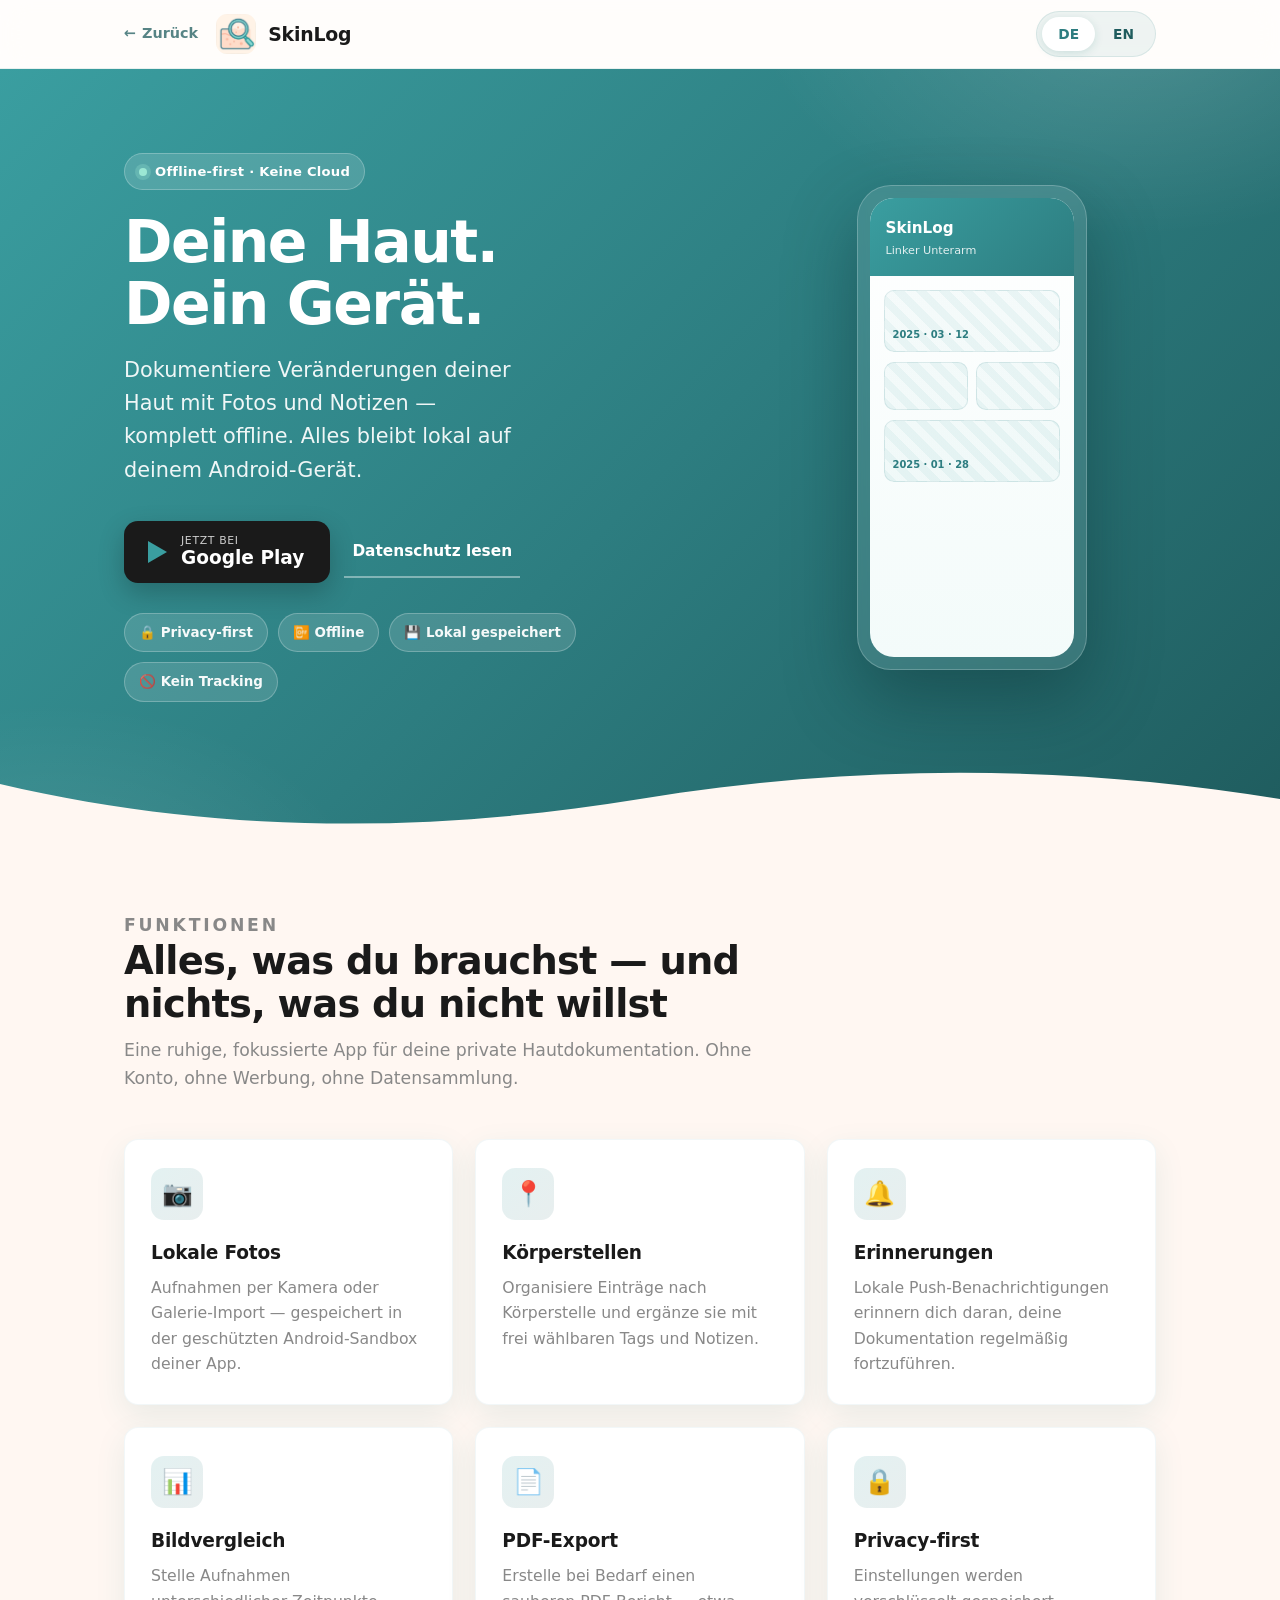
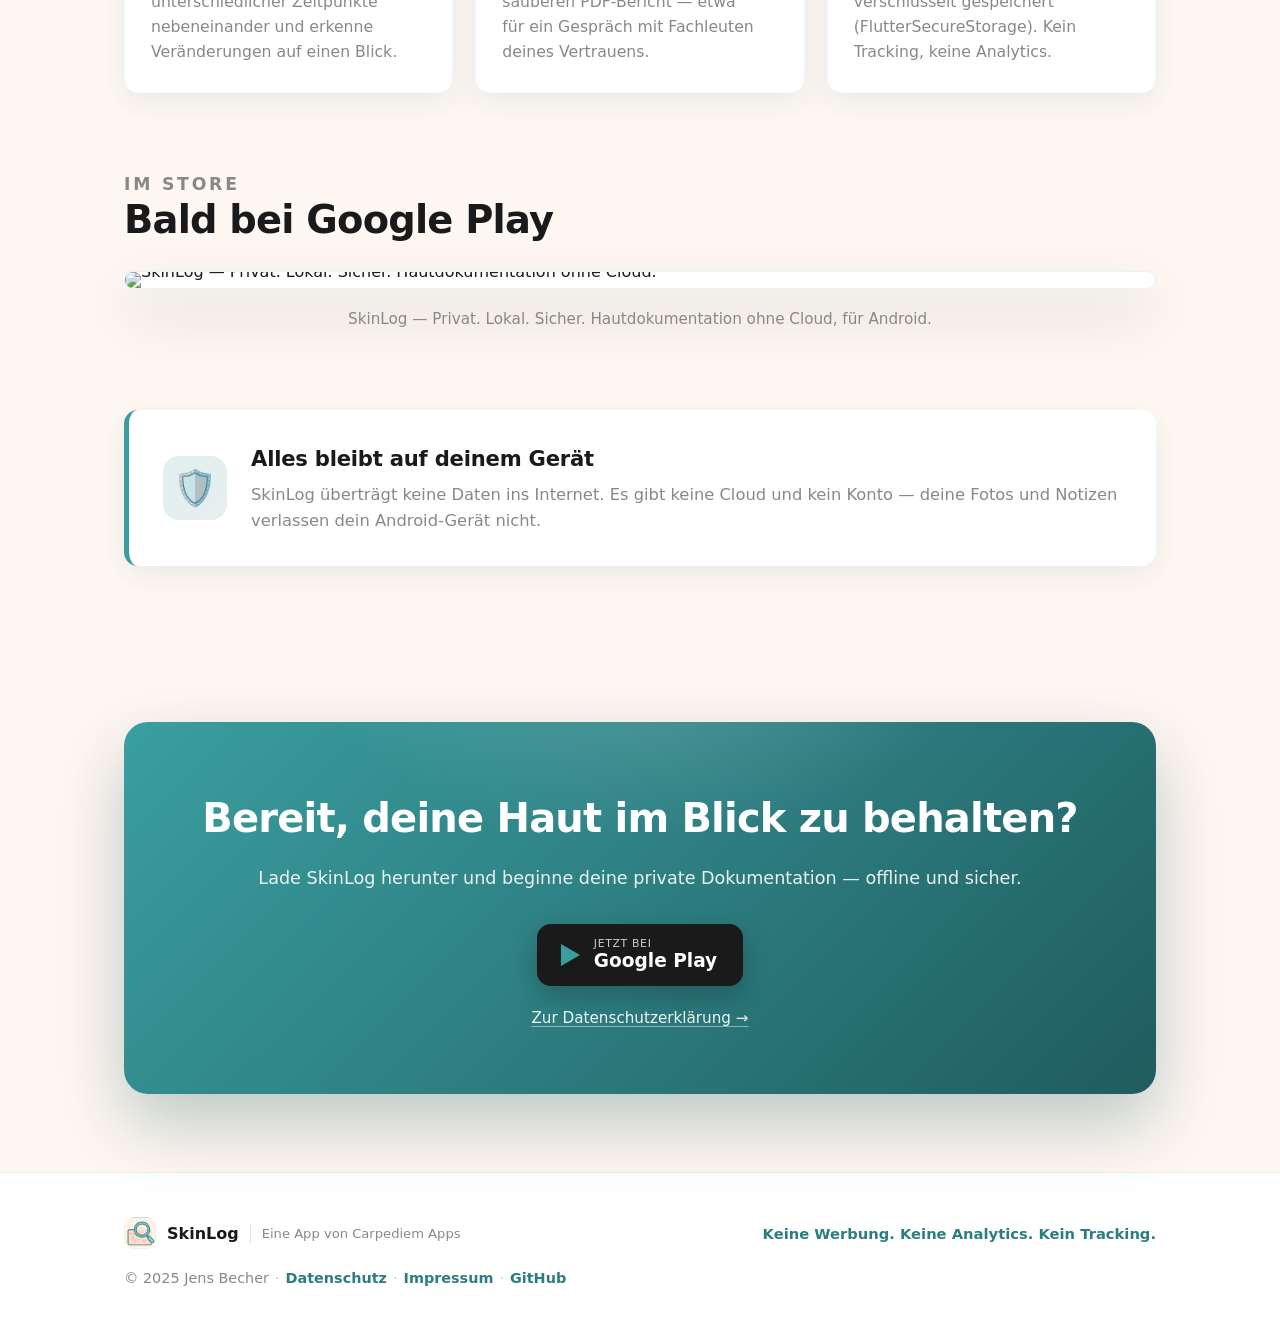
==== skinlog/index.html @ 292196ab "feat: add SkinLog landing page and make app icon clickable - Add polished SkinLog detail page (skinl" ====
<!DOCTYPE html>
<html lang="de" data-lang="de">
<head>
<meta charset="UTF-8">
<meta name="viewport" content="width=device-width, initial-scale=1.0">
<title>SkinLog — Private Hautdokumentation für Android</title>
<meta name="description" content="SkinLog — deine private Hautdokumentation. Fotos und Notizen bleiben lokal auf deinem Android-Gerät. Keine Cloud, kein Konto, kein Tracking.">
<style>
  :root{
    --teal-primary:#3A9EA0;
    --teal-dark:#2D7D80;
    --teal-deep:#1F5C5E;
    --cream:#FFF7F2;
    --white:#FFFFFF;
    --text-primary:#1A1A1A;
    --text-muted:#888888;
    --card-shadow:0 10px 30px rgba(42,125,128,0.10);
    --card-shadow-hover:0 18px 44px rgba(42,125,128,0.18);
    --radius:14px;
    --maxw:1080px;
    --font:system-ui,-apple-system,"Segoe UI",Roboto,Helvetica,Arial,sans-serif;
  }

  *{box-sizing:border-box;}
  html,body{margin:0;padding:0;}
  body{
    font-family:var(--font);
    color:var(--text-primary);
    background:var(--cream);
    line-height:1.6;
    -webkit-font-smoothing:antialiased;
    text-rendering:optimizeLegibility;
  }

  /* i18n visibility */
  [data-lang="de"] .lang-en{display:none !important;}
  [data-lang="en"] .lang-de{display:none !important;}

  img{max-width:100%;display:block;}
  a{color:inherit;}

  .wrap{
    width:100%;
    max-width:var(--maxw);
    margin:0 auto;
    padding:0 24px;
  }

  /* ---------- NAV ---------- */
  nav{
    position:sticky;
    top:0;
    z-index:50;
    background:rgba(255,255,255,0.78);
    backdrop-filter:saturate(180%) blur(14px);
    -webkit-backdrop-filter:saturate(180%) blur(14px);
    border-bottom:1px solid rgba(42,125,128,0.10);
  }
  .nav-inner{
    display:flex;
    align-items:center;
    justify-content:space-between;
    gap:16px;
    height:68px;
  }
  .brand{
    display:flex;
    align-items:center;
    gap:12px;
    font-weight:700;
    font-size:1.18rem;
    letter-spacing:-0.01em;
  }
  .brand-mark{
    width:40px;height:40px;
    border-radius:11px;
    overflow:hidden;
    flex:0 0 auto;
    background:transparent;
  }
  .brand-mark img{width:100%;height:100%;object-fit:contain;filter:drop-shadow(0 5px 12px rgba(31,92,94,0.45)) drop-shadow(0 2px 4px rgba(31,92,94,0.32));}

  .lang-toggle{
    display:inline-flex;
    align-items:center;
    padding:5px;
    gap:2px;
    background:rgba(42,125,128,0.08);
    border-radius:999px;
    border:1px solid rgba(42,125,128,0.12);
  }
  .lang-toggle button{
    appearance:none;
    border:none;
    background:transparent;
    font:inherit;
    font-weight:600;
    font-size:0.86rem;
    color:var(--teal-deep);
    padding:6px 16px;
    border-radius:999px;
    cursor:pointer;
    transition:background .18s ease,color .18s ease,box-shadow .18s ease;
  }
  .lang-toggle button[aria-pressed="true"]{
    background:var(--white);
    color:var(--teal-dark);
    box-shadow:0 2px 8px rgba(42,125,128,0.18);
  }

  /* ---------- HERO ---------- */
  .hero{
    position:relative;
    background:linear-gradient(135deg,var(--teal-primary) 0%,var(--teal-dark) 52%,var(--teal-deep) 100%);
    color:var(--white);
    padding:84px 0 132px;
    overflow:hidden;
  }
  .hero::before{
    content:"";
    position:absolute;
    inset:0;
    background:
      radial-gradient(620px 380px at 88% -8%,rgba(255,255,255,0.16),transparent 60%),
      radial-gradient(520px 320px at 4% 108%,rgba(255,255,255,0.10),transparent 60%);
    pointer-events:none;
  }
  .hero .wrap{position:relative;z-index:1;}
  .hero-grid{
    display:grid;
    grid-template-columns:1.25fr 0.75fr;
    gap:48px;
    align-items:center;
  }
  .hero-badge{
    display:inline-flex;
    align-items:center;
    gap:8px;
    font-size:0.82rem;
    font-weight:600;
    letter-spacing:0.02em;
    padding:7px 14px;
    border-radius:999px;
    background:rgba(255,255,255,0.14);
    border:1px solid rgba(255,255,255,0.24);
    margin-bottom:22px;
  }
  .hero-badge .dot{width:8px;height:8px;border-radius:50%;background:#9be7d4;box-shadow:0 0 0 4px rgba(155,231,212,0.25);}
  .hero h1{
    font-size:clamp(2.3rem,6vw,3.65rem);
    line-height:1.06;
    letter-spacing:-0.025em;
    margin:0 0 18px;
    font-weight:800;
    text-wrap:balance;
  }
  .hero .subtitle{
    font-size:clamp(1.05rem,2.2vw,1.3rem);
    color:rgba(255,255,255,0.92);
    max-width:30ch;
    margin:0 0 34px;
    text-wrap:pretty;
  }
  .hero-actions{display:flex;flex-wrap:wrap;gap:14px;align-items:center;}

  .hero-chips{
    display:flex;
    flex-wrap:wrap;
    gap:10px;
    margin-top:30px;
  }
  .chip{
    display:inline-flex;
    align-items:center;
    gap:7px;
    font-size:0.84rem;
    font-weight:600;
    padding:8px 14px;
    border-radius:999px;
    background:rgba(255,255,255,0.13);
    border:1px solid rgba(255,255,255,0.24);
    color:rgba(255,255,255,0.95);
    white-space:nowrap;
  }

  .phone{
    justify-self:center;
    width:230px;
    aspect-ratio:9/19;
    border-radius:34px;
    background:rgba(255,255,255,0.10);
    border:1px solid rgba(255,255,255,0.22);
    box-shadow:0 30px 70px rgba(13,52,53,0.45);
    padding:12px;
    backdrop-filter:blur(4px);
  }
  .phone-screen{
    width:100%;height:100%;
    border-radius:24px;
    background:linear-gradient(180deg,#ffffff,#f3fbfa);
    overflow:hidden;
    display:flex;flex-direction:column;
  }
  .ps-top{
    background:linear-gradient(135deg,var(--teal-primary),var(--teal-dark));
    color:#fff;padding:18px 16px 16px;
  }
  .ps-top .t{font-weight:700;font-size:0.95rem;}
  .ps-top .s{font-size:0.7rem;opacity:0.85;margin-top:2px;}
  .ps-body{padding:14px;display:flex;flex-direction:column;gap:10px;flex:1;}
  .ps-thumb{
    height:62px;border-radius:10px;
    background:
      repeating-linear-gradient(45deg,rgba(58,158,160,0.10) 0 8px,rgba(58,158,160,0.04) 8px 16px);
    border:1px solid rgba(42,125,128,0.12);
    display:flex;align-items:flex-end;padding:8px;
  }
  .ps-thumb span{font-size:0.62rem;color:var(--teal-dark);font-weight:600;}
  .ps-row{display:flex;gap:8px;}
  .ps-row .ps-thumb{flex:1;height:48px;}

  /* ---------- WAVE ---------- */
  .wave{
    display:block;
    width:100%;
    height:90px;
    margin-top:-90px;
    position:relative;
    z-index:2;
    color:var(--cream);
  }

  /* ---------- SECTIONS ---------- */
  section.block{padding:78px 0;}
  .section-head{max-width:640px;margin:0 0 46px;}
  .eyebrow{
    text-transform:uppercase;
    letter-spacing:0.16em;
    font-size:0.76rem;
    font-weight:700;
    color:var(--teal-primary);
    margin:0 0 12px;
  }
  .section-head h2{
    font-size:clamp(1.7rem,3.6vw,2.4rem);
    line-height:1.12;
    letter-spacing:-0.02em;
    margin:0 0 12px;
    font-weight:800;
    text-wrap:balance;
  }
  .section-head p{
    font-size:1.08rem;
    color:var(--text-muted);
    margin:0;
    text-wrap:pretty;
  }

  /* ---------- FEATURES ---------- */
  .features{
    display:grid;
    grid-template-columns:repeat(3,1fr);
    gap:22px;
  }
  .card{
    background:var(--white);
    border-radius:var(--radius);
    box-shadow:var(--card-shadow);
    padding:28px 26px;
    border:1px solid rgba(42,125,128,0.06);
    transition:transform .22s ease,box-shadow .22s ease;
  }
  .card:hover{transform:translateY(-4px);box-shadow:var(--card-shadow-hover);}
  .card .ic{
    width:52px;height:52px;
    border-radius:13px;
    display:flex;align-items:center;justify-content:center;
    font-size:1.55rem;
    background:linear-gradient(135deg,rgba(58,158,160,0.14),rgba(31,92,94,0.10));
    margin-bottom:18px;
  }
  .card h3{
    font-size:1.16rem;
    margin:0 0 8px;
    font-weight:700;
    letter-spacing:-0.01em;
  }
  .card p{margin:0;color:var(--text-muted);font-size:0.98rem;text-wrap:pretty;}

  /* ---------- SHOWCASE / FEATURE GRAPHIC ---------- */
  .showcase-frame{
    border-radius:20px;
    overflow:hidden;
    box-shadow:0 24px 60px rgba(31,92,94,0.22);
    border:1px solid rgba(42,125,128,0.10);
    background:var(--white);
    line-height:0;
  }
  .showcase-frame img{width:100%;height:auto;display:block;}
  .showcase-caption{
    text-align:center;
    color:var(--text-muted);
    font-size:0.95rem;
    margin:18px 0 0;
  }

  /* ---------- PRIVACY BANNER ---------- */
  .privacy-banner{
    background:var(--white);
    border-left:5px solid var(--teal-primary);
    border-radius:var(--radius);
    box-shadow:var(--card-shadow);
    padding:32px 34px;
    display:flex;
    gap:24px;
    align-items:center;
  }
  .privacy-banner .pb-ic{
    font-size:2.2rem;
    flex:0 0 auto;
    width:64px;height:64px;
    border-radius:16px;
    display:flex;align-items:center;justify-content:center;
    background:linear-gradient(135deg,rgba(58,158,160,0.16),rgba(31,92,94,0.10));
  }
  .privacy-banner h3{margin:0 0 6px;font-size:1.32rem;font-weight:800;letter-spacing:-0.01em;}
  .privacy-banner p{margin:0;color:var(--text-muted);font-size:1.02rem;text-wrap:pretty;}

  /* ---------- CTA ---------- */
  .cta{
    background:linear-gradient(135deg,var(--teal-primary) 0%,var(--teal-dark) 52%,var(--teal-deep) 100%);
    border-radius:24px;
    color:#fff;
    text-align:center;
    padding:64px 32px;
    position:relative;
    overflow:hidden;
    box-shadow:0 30px 70px rgba(31,92,94,0.30);
  }
  .cta::before{
    content:"";position:absolute;inset:0;
    background:radial-gradient(560px 320px at 50% -20%,rgba(255,255,255,0.16),transparent 60%);
    pointer-events:none;
  }
  .cta-inner{position:relative;z-index:1;}
  .cta h2{
    font-size:clamp(1.8rem,4vw,2.5rem);
    margin:0 0 14px;
    font-weight:800;
    letter-spacing:-0.02em;
    text-wrap:balance;
  }
  .cta p{font-size:1.1rem;color:rgba(255,255,255,0.9);margin:0 0 32px;text-wrap:pretty;}

  /* Buttons */
  .btn-play{
    display:inline-flex;
    align-items:center;
    gap:14px;
    background:#1A1A1A;
    color:#fff;
    text-decoration:none;
    padding:14px 26px 14px 22px;
    border-radius:14px;
    transition:transform .18s ease,box-shadow .18s ease,background .18s ease;
    box-shadow:0 10px 26px rgba(0,0,0,0.22);
  }
  .btn-play:hover{transform:translateY(-2px);background:#000;box-shadow:0 16px 34px rgba(0,0,0,0.30);}
  .btn-play .tri{
    width:0;height:0;
    border-style:solid;
    border-width:11px 0 11px 19px;
    border-color:transparent transparent transparent #3A9EA0;
    margin-left:2px;
  }
  .btn-play .pt{text-align:left;line-height:1.15;}
  .btn-play .pt small{display:block;font-size:0.68rem;letter-spacing:0.06em;opacity:0.78;text-transform:uppercase;}
  .btn-play .pt b{font-size:1.16rem;font-weight:700;}

  .link-privacy{
    display:inline-block;
    margin-top:20px;
    color:rgba(255,255,255,0.92);
    font-size:0.95rem;
    text-decoration:underline;
    text-underline-offset:3px;
    text-decoration-color:rgba(255,255,255,0.45);
  }
  .link-privacy:hover{text-decoration-color:#fff;}

  /* hero secondary link */
  .hero-actions .ghost{
    color:#fff;text-decoration:none;font-weight:600;font-size:0.96rem;
    padding:13px 8px;
    border-bottom:2px solid rgba(255,255,255,0.4);
  }
  .hero-actions .ghost:hover{border-bottom-color:#fff;}

  /* ---------- FOOTER ---------- */
  footer{
    background:var(--white);
    border-top:1px solid rgba(42,125,128,0.10);
    padding:44px 0 52px;
    margin-top:78px;
  }
  .footer-inner{
    display:flex;
    flex-wrap:wrap;
    gap:18px 28px;
    align-items:center;
    justify-content:space-between;
  }
  .footer-brand{display:flex;align-items:center;gap:11px;font-weight:700;flex-wrap:wrap;}
  .footer-brand .brand-mark{width:32px;height:32px;border-radius:9px;}
  .footer-family{font-weight:500;font-size:0.82rem;color:var(--text-muted);padding-left:11px;border-left:1px solid rgba(42,125,128,0.18);}
  footer .meta{color:var(--text-muted);font-size:0.9rem;display:flex;flex-wrap:wrap;align-items:center;gap:6px;}
  footer .meta .sep{color:rgba(42,125,128,0.4);}
  footer .meta a{color:var(--teal-dark);text-decoration:none;font-weight:600;}
  footer .meta a:hover{text-decoration:underline;}
  .footer-tagline{
    color:var(--teal-dark);
    font-weight:600;
    font-size:0.92rem;
  }

  /* ---------- RESPONSIVE ---------- */
  @media (max-width:860px){
    .hero-grid{grid-template-columns:1fr;gap:40px;}
    .phone{display:none;}
    .features{grid-template-columns:repeat(2,1fr);}
    .hero{padding:64px 0 120px;}
  }
  @media (max-width:560px){
    .features{grid-template-columns:1fr;}
    .privacy-banner{flex-direction:column;align-items:flex-start;gap:16px;}
    section.block{padding:56px 0;}
    .nav-inner{height:62px;}
    .brand{font-size:1.06rem;}
    .cta{padding:48px 22px;}
    .footer-inner{flex-direction:column;align-items:flex-start;}
  }
  @media (max-width:360px){
    .wrap{padding:0 16px;}
    .lang-toggle button{padding:6px 12px;}
  }
</style>
</head>
<body>

  <!-- NAV -->
  <nav>
    <div class="wrap nav-inner">
      <div style="display:flex;align-items:center;gap:18px;">
        <a href="../" aria-label="Zurück zur Übersicht" style="display:inline-flex;align-items:center;gap:6px;font-size:0.9rem;font-weight:600;color:var(--teal-deep);text-decoration:none;opacity:0.75;transition:opacity .18s ease;" onmouseover="this.style.opacity='1'" onmouseout="this.style.opacity='0.75'">← <span class="lang-de">Zurück</span><span class="lang-en">Back</span></a>
        <div class="brand">
          <span class="brand-mark"><img src="../assets/icons/skinlog.png" alt="SkinLog"></span>
          <span>SkinLog</span>
        </div>
      </div>
      <div class="lang-toggle" role="group" aria-label="Sprache / Language">
        <button id="btn-de" data-set-lang="de" aria-pressed="true">DE</button>
        <button id="btn-en" data-set-lang="en" aria-pressed="false">EN</button>
      </div>
    </div>
  </nav>

  <!-- HERO -->
  <header class="hero">
    <div class="wrap">
      <div class="hero-grid">
        <div class="hero-copy">
          <span class="hero-badge">
            <span class="dot"></span>
            <span class="lang-de">Offline-first · Keine Cloud</span>
            <span class="lang-en">Offline-first · No cloud</span>
          </span>
          <h1>
            <span class="lang-de">Deine Haut.<br>Dein Gerät.</span>
            <span class="lang-en">Your skin.<br>Your device.</span>
          </h1>
          <p class="subtitle">
            <span class="lang-de">Dokumentiere Veränderungen deiner Haut mit Fotos und Notizen — komplett offline. Alles bleibt lokal auf deinem Android-Gerät.</span>
            <span class="lang-en">Track changes in your skin with photos and notes — fully offline. Everything stays local on your Android device.</span>
          </p>
          <div class="hero-actions">
            <a class="btn-play" href="#" aria-label="Google Play">
              <span class="tri"></span>
              <span class="pt">
                <small><span class="lang-de">Jetzt bei</span><span class="lang-en">Get it on</span></small>
                <b>Google Play</b>
              </span>
            </a>
            <a class="ghost" href="privacy.html">
              <span class="lang-de">Datenschutz lesen</span>
              <span class="lang-en">Read privacy policy</span>
            </a>
          </div>

          <div class="hero-chips">
            <span class="chip">🔒 Privacy-first</span>
            <span class="chip">📴 Offline</span>
            <span class="chip">
              <span class="lang-de">💾 Lokal gespeichert</span>
              <span class="lang-en">💾 Local storage</span>
            </span>
            <span class="chip">
              <span class="lang-de">🚫 Kein Tracking</span>
              <span class="lang-en">🚫 No tracking</span>
            </span>
          </div>
        </div>

        <!-- decorative app preview -->
        <div class="phone" aria-hidden="true">
          <div class="phone-screen">
            <div class="ps-top">
              <div class="t">SkinLog</div>
              <div class="s"><span class="lang-de">Linker Unterarm</span><span class="lang-en">Left forearm</span></div>
            </div>
            <div class="ps-body">
              <div class="ps-thumb"><span>2025 · 03 · 12</span></div>
              <div class="ps-row">
                <div class="ps-thumb"></div>
                <div class="ps-thumb"></div>
              </div>
              <div class="ps-thumb"><span>2025 · 01 · 28</span></div>
            </div>
          </div>
        </div>
      </div>
    </div>
  </header>

  <!-- WAVE DIVIDER -->
  <svg class="wave" viewBox="0 0 1440 90" preserveAspectRatio="none" aria-hidden="true">
    <path fill="currentColor" d="M0,40 C240,90 480,90 720,55 C960,20 1200,20 1440,55 L1440,90 L0,90 Z"></path>
  </svg>

  <!-- FEATURES -->
  <section class="block" id="features">
    <div class="wrap">
      <div class="section-head">
        <p class="eyebrow"><span class="lang-de">Funktionen</span><span class="lang-en">Features</span></p>
        <h2>
          <span class="lang-de">Alles, was du brauchst — und nichts, was du nicht willst</span>
          <span class="lang-en">Everything you need — and nothing you don't</span>
        </h2>
        <p>
          <span class="lang-de">Eine ruhige, fokussierte App für deine private Hautdokumentation. Ohne Konto, ohne Werbung, ohne Datensammlung.</span>
          <span class="lang-en">A calm, focused app for your private skin documentation. No account, no ads, no data collection.</span>
        </p>
      </div>

      <div class="features">
        <article class="card">
          <div class="ic">📷</div>
          <h3><span class="lang-de">Lokale Fotos</span><span class="lang-en">Local photos</span></h3>
          <p>
            <span class="lang-de">Aufnahmen per Kamera oder Galerie-Import — gespeichert in der geschützten Android-Sandbox deiner App.</span>
            <span class="lang-en">Capture via camera or import from the gallery — stored inside your app's protected Android sandbox.</span>
          </p>
        </article>

        <article class="card">
          <div class="ic">📍</div>
          <h3><span class="lang-de">Körperstellen</span><span class="lang-en">Body areas</span></h3>
          <p>
            <span class="lang-de">Organisiere Einträge nach Körperstelle und ergänze sie mit frei wählbaren Tags und Notizen.</span>
            <span class="lang-en">Organise entries by body area and enrich them with custom tags and notes.</span>
          </p>
        </article>

        <article class="card">
          <div class="ic">🔔</div>
          <h3><span class="lang-de">Erinnerungen</span><span class="lang-en">Reminders</span></h3>
          <p>
            <span class="lang-de">Lokale Push-Benachrichtigungen erinnern dich daran, deine Dokumentation regelmäßig fortzuführen.</span>
            <span class="lang-en">Local push notifications remind you to keep your documentation up to date.</span>
          </p>
        </article>

        <article class="card">
          <div class="ic">📊</div>
          <h3><span class="lang-de">Bildvergleich</span><span class="lang-en">Image comparison</span></h3>
          <p>
            <span class="lang-de">Stelle Aufnahmen unterschiedlicher Zeitpunkte nebeneinander und erkenne Veränderungen auf einen Blick.</span>
            <span class="lang-en">Place photos from different points in time side by side and spot changes at a glance.</span>
          </p>
        </article>

        <article class="card">
          <div class="ic">📄</div>
          <h3><span class="lang-de">PDF-Export</span><span class="lang-en">PDF export</span></h3>
          <p>
            <span class="lang-de">Erstelle bei Bedarf einen sauberen PDF-Bericht — etwa für ein Gespräch mit Fachleuten deines Vertrauens.</span>
            <span class="lang-en">Generate a clean PDF report whenever you need one — for example to discuss with professionals you trust.</span>
          </p>
        </article>

        <article class="card">
          <div class="ic">🔒</div>
          <h3><span class="lang-de">Privacy-first</span><span class="lang-en">Privacy-first</span></h3>
          <p>
            <span class="lang-de">Einstellungen werden verschlüsselt gespeichert (FlutterSecureStorage). Kein Tracking, keine Analytics.</span>
            <span class="lang-en">Settings are stored encrypted (FlutterSecureStorage). No tracking, no analytics.</span>
          </p>
        </article>
      </div>
    </div>
  </section>

  <!-- SHOWCASE -->
  <section class="block" style="padding-top:0;">
    <div class="wrap">
      <div class="section-head" style="margin-bottom:30px;">
        <p class="eyebrow"><span class="lang-de">Im Store</span><span class="lang-en">On the store</span></p>
        <h2>
          <span class="lang-de">Bald bei Google Play</span>
          <span class="lang-en">Coming soon on Google Play</span>
        </h2>
      </div>
      <div class="showcase-frame">
        <img src="../assets/feature-graphic.png" alt="SkinLog — Privat. Lokal. Sicher. Hautdokumentation ohne Cloud.">
      </div>
      <p class="showcase-caption">
        <span class="lang-de">SkinLog — Privat. Lokal. Sicher. Hautdokumentation ohne Cloud, für Android.</span>
        <span class="lang-en">SkinLog — Private. Local. Secure. Skin documentation without the cloud, for Android.</span>
      </p>
    </div>
  </section>

  <!-- PRIVACY BANNER -->
  <section class="block" style="padding-top:0;">
    <div class="wrap">
      <div class="privacy-banner">
        <div class="pb-ic">🛡️</div>
        <div>
          <h3>
            <span class="lang-de">Alles bleibt auf deinem Gerät</span>
            <span class="lang-en">Everything stays on your device</span>
          </h3>
          <p>
            <span class="lang-de">SkinLog überträgt keine Daten ins Internet. Es gibt keine Cloud und kein Konto — deine Fotos und Notizen verlassen dein Android-Gerät nicht.</span>
            <span class="lang-en">SkinLog never transmits data to the internet. There is no cloud and no account — your photos and notes never leave your Android device.</span>
          </p>
        </div>
      </div>
    </div>
  </section>

  <!-- CTA -->
  <section class="block" style="padding-bottom:0;">
    <div class="wrap">
      <div class="cta">
        <div class="cta-inner">
          <h2>
            <span class="lang-de">Bereit, deine Haut im Blick zu behalten?</span>
            <span class="lang-en">Ready to keep an eye on your skin?</span>
          </h2>
          <p>
            <span class="lang-de">Lade SkinLog herunter und beginne deine private Dokumentation — offline und sicher.</span>
            <span class="lang-en">Download SkinLog and start your private documentation — offline and secure.</span>
          </p>
          <a class="btn-play" href="#" aria-label="Google Play">
            <span class="tri"></span>
            <span class="pt">
              <small><span class="lang-de">Jetzt bei</span><span class="lang-en">Get it on</span></small>
              <b>Google Play</b>
            </span>
          </a>
          <div>
            <a class="link-privacy" href="privacy.html">
              <span class="lang-de">Zur Datenschutzerklärung →</span>
              <span class="lang-en">Read the privacy policy →</span>
            </a>
          </div>
        </div>
      </div>
    </div>
  </section>

  <!-- FOOTER -->
  <footer>
    <div class="wrap footer-inner">
      <div class="footer-brand">
        <span class="brand-mark"><img src="../assets/icons/skinlog.png" alt="SkinLog"></span>
        <span>SkinLog</span>
        <span class="footer-family">
          <span class="lang-de">Eine App von Carpediem Apps</span>
          <span class="lang-en">An app by Carpediem Apps</span>
        </span>
      </div>
      <div class="footer-tagline">
        <span class="lang-de">Keine Werbung. Keine Analytics. Kein Tracking.</span>
        <span class="lang-en">No ads. No analytics. No tracking.</span>
      </div>
      <div class="meta">
        © 2025 Jens Becher
        <span class="sep">·</span><a href="privacy.html"><span class="lang-de">Datenschutz</span><span class="lang-en">Privacy</span></a>
        <span class="sep">·</span><a href="impressum.html"><span class="lang-de">Impressum</span><span class="lang-en">Legal</span></a>
        <span class="sep">·</span><a href="https://github.com/carpediem74" target="_blank" rel="noopener">GitHub</a>
      </div>
    </div>
  </footer>

<script>
  (function(){
    var KEY = "carpediem-lang";
    var html = document.documentElement;
    var btnDe = document.getElementById("btn-de");
    var btnEn = document.getElementById("btn-en");

    function apply(lang){
      if(lang !== "de" && lang !== "en"){ lang = "de"; }
      html.setAttribute("data-lang", lang);
      html.setAttribute("lang", lang);
      btnDe.setAttribute("aria-pressed", String(lang === "de"));
      btnEn.setAttribute("aria-pressed", String(lang === "en"));
      try{ localStorage.setItem(KEY, lang); }catch(e){}
    }

    var saved = "de";
    try{ saved = localStorage.getItem(KEY) || "de"; }catch(e){}
    apply(saved);

    document.querySelectorAll("[data-set-lang]").forEach(function(b){
      b.addEventListener("click", function(){
        apply(b.getAttribute("data-set-lang"));
      });
    });
  })();
</script>
</body>
</html>
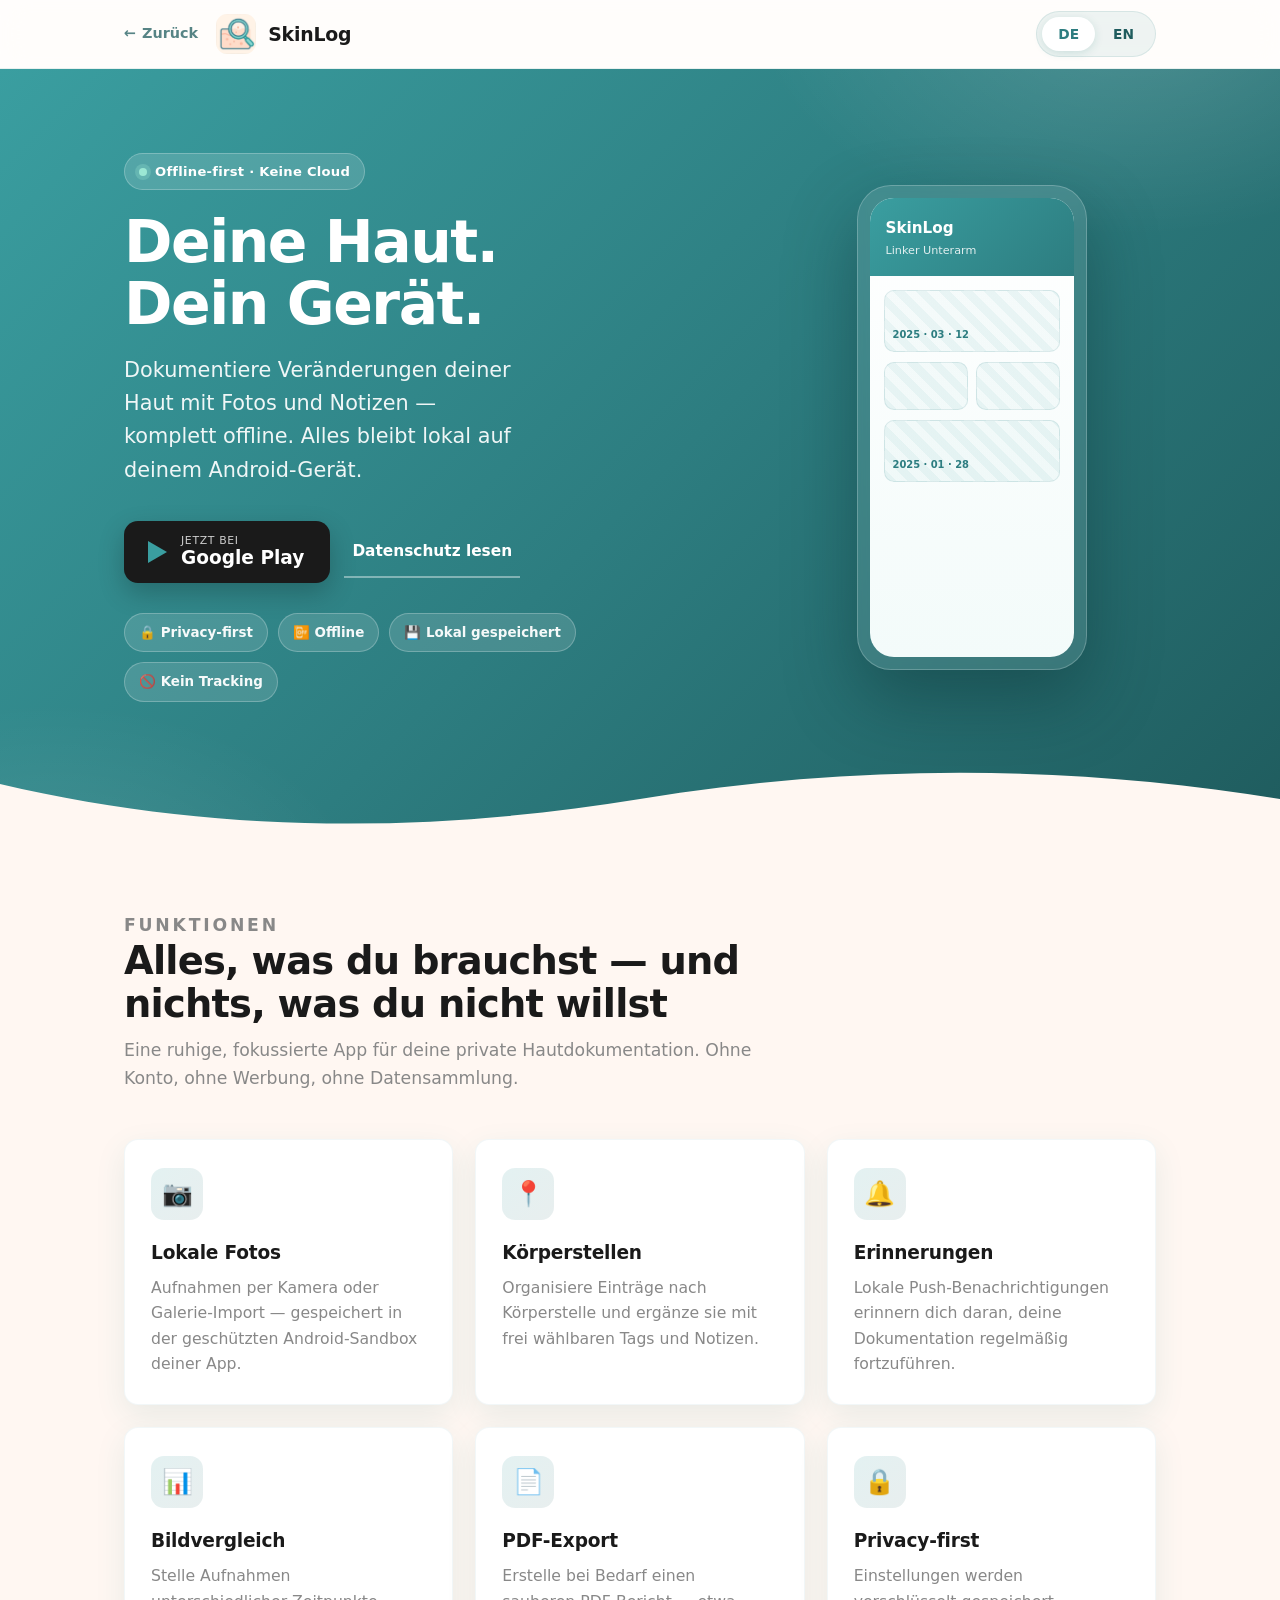
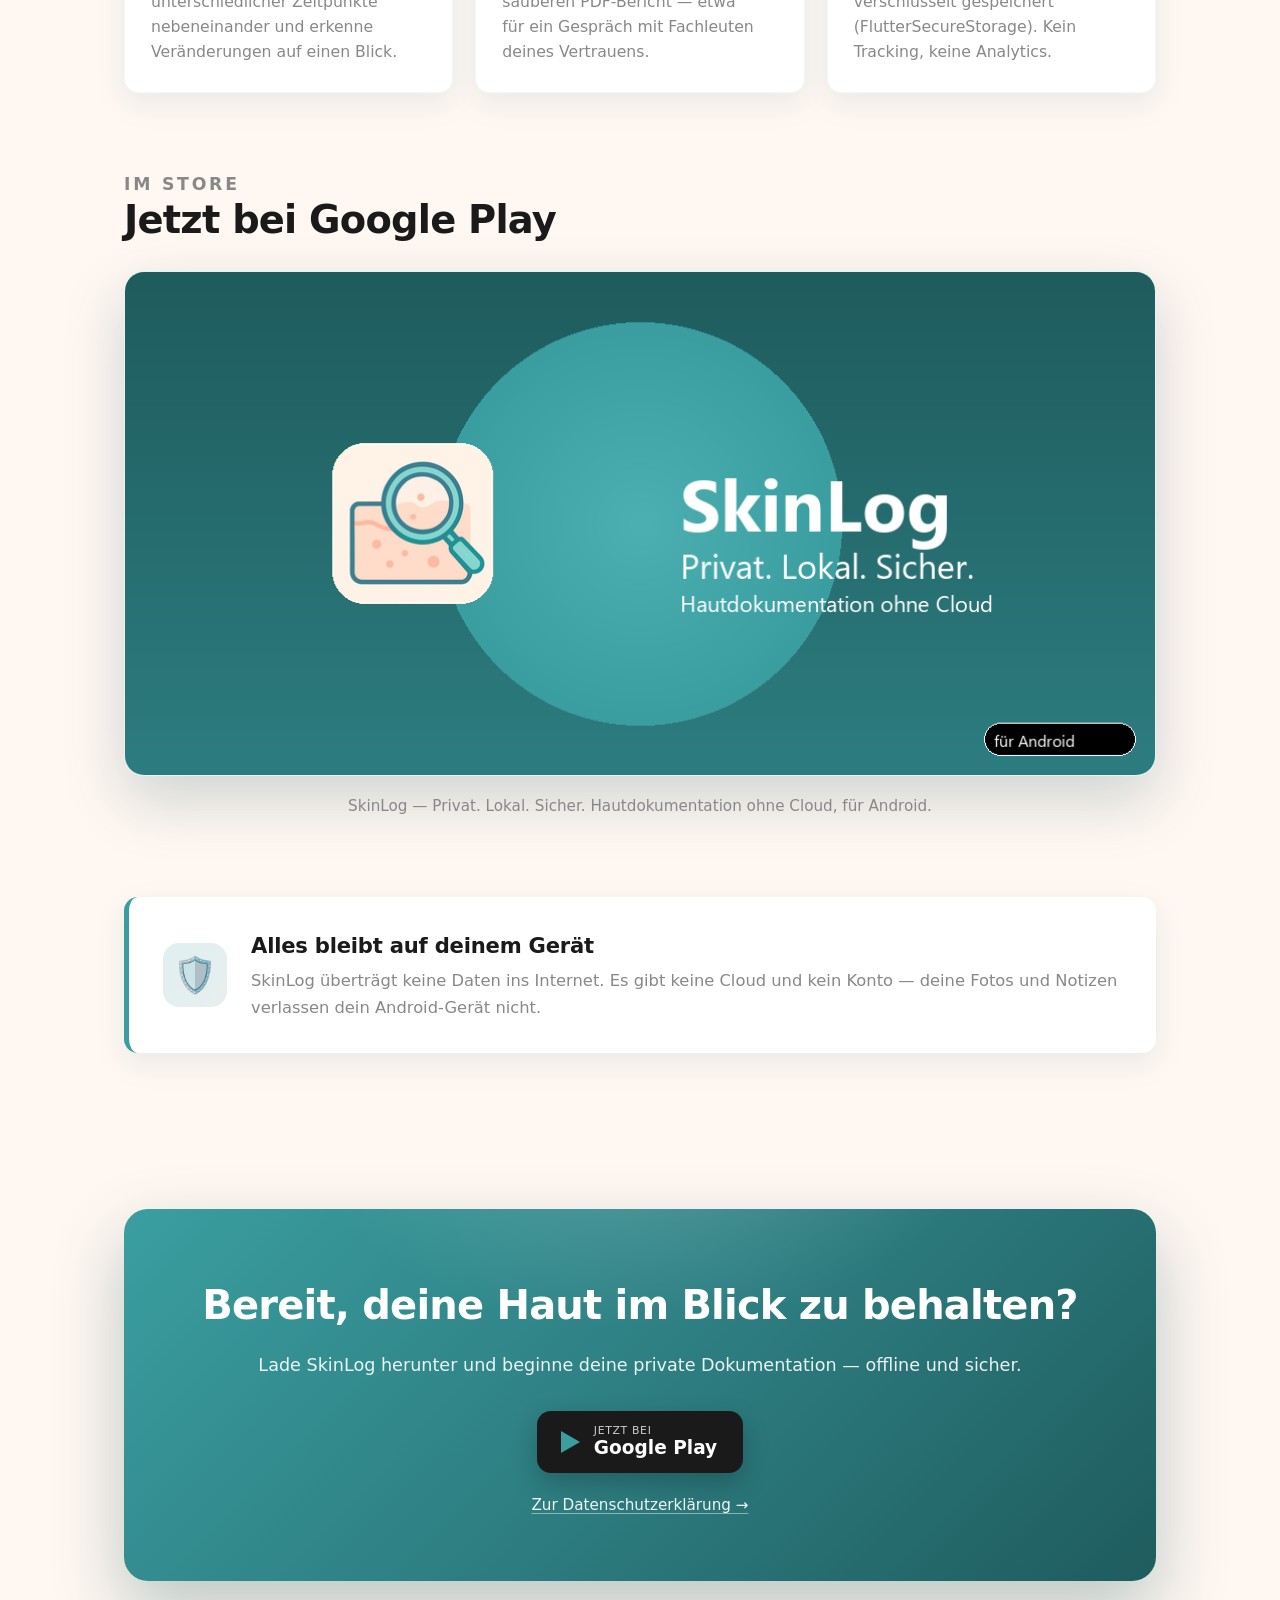
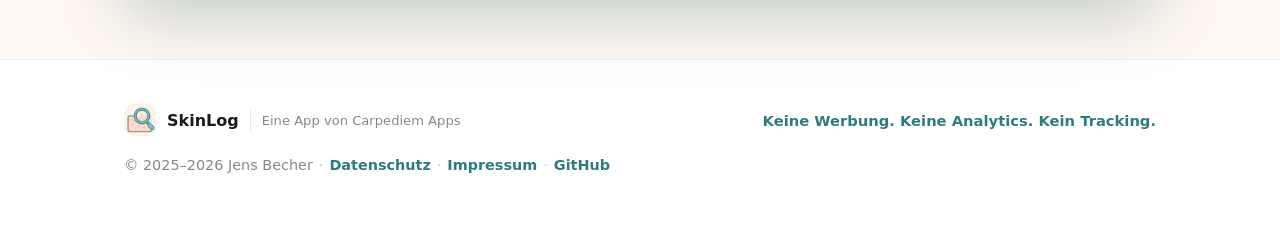
==== commit 482ce5c6: "fix: prepare SkinLog site for Play Store launch - Replace placeholder Google Play links (href="#") w" ====
--- a/skinlog/index.html
+++ b/skinlog/index.html
@@ -5,6 +5,20 @@
 <meta name="viewport" content="width=device-width, initial-scale=1.0">
 <title>SkinLog — Private Hautdokumentation für Android</title>
 <meta name="description" content="SkinLog — deine private Hautdokumentation. Fotos und Notizen bleiben lokal auf deinem Android-Gerät. Keine Cloud, kein Konto, kein Tracking.">
+<link rel="icon" type="image/png" href="../assets/icons/skinlog.png">
+<link rel="apple-touch-icon" href="../assets/icons/skinlog.png">
+<meta name="theme-color" content="#3A9EA0">
+<!-- Open Graph / Social preview -->
+<meta property="og:type" content="website">
+<meta property="og:site_name" content="Carpediem Apps">
+<meta property="og:title" content="SkinLog — Private Hautdokumentation für Android">
+<meta property="og:description" content="Fotos und Notizen bleiben lokal auf deinem Android-Gerät. Keine Cloud, kein Konto, kein Tracking.">
+<meta property="og:url" content="https://carpediem74.github.io/skinlog/">
+<meta property="og:image" content="https://carpediem74.github.io/feature-graphic.png">
+<meta name="twitter:card" content="summary_large_image">
+<meta name="twitter:title" content="SkinLog — Private Hautdokumentation für Android">
+<meta name="twitter:description" content="Fotos und Notizen bleiben lokal auf deinem Android-Gerät. Keine Cloud, kein Konto, kein Tracking.">
+<meta name="twitter:image" content="https://carpediem74.github.io/feature-graphic.png">
 <style>
   :root{
     --teal-primary:#3A9EA0;
@@ -483,7 +497,7 @@
             <span class="lang-en">Track changes in your skin with photos and notes — fully offline. Everything stays local on your Android device.</span>
           </p>
           <div class="hero-actions">
-            <a class="btn-play" href="#" aria-label="Google Play">
+            <a class="btn-play" href="https://play.google.com/store/apps/details?id=com.skinlog.skinlog" target="_blank" rel="noopener" aria-label="Google Play">
               <span class="tri"></span>
               <span class="pt">
                 <small><span class="lang-de">Jetzt bei</span><span class="lang-en">Get it on</span></small>
@@ -615,12 +629,12 @@
       <div class="section-head" style="margin-bottom:30px;">
         <p class="eyebrow"><span class="lang-de">Im Store</span><span class="lang-en">On the store</span></p>
         <h2>
-          <span class="lang-de">Bald bei Google Play</span>
-          <span class="lang-en">Coming soon on Google Play</span>
+          <span class="lang-de">Jetzt bei Google Play</span>
+          <span class="lang-en">Now on Google Play</span>
         </h2>
       </div>
       <div class="showcase-frame">
-        <img src="../assets/feature-graphic.png" alt="SkinLog — Privat. Lokal. Sicher. Hautdokumentation ohne Cloud.">
+        <img src="../feature-graphic.png" alt="SkinLog — Privat. Lokal. Sicher. Hautdokumentation ohne Cloud.">
       </div>
       <p class="showcase-caption">
         <span class="lang-de">SkinLog — Privat. Lokal. Sicher. Hautdokumentation ohne Cloud, für Android.</span>
@@ -661,7 +675,7 @@
             <span class="lang-de">Lade SkinLog herunter und beginne deine private Dokumentation — offline und sicher.</span>
             <span class="lang-en">Download SkinLog and start your private documentation — offline and secure.</span>
           </p>
-          <a class="btn-play" href="#" aria-label="Google Play">
+          <a class="btn-play" href="https://play.google.com/store/apps/details?id=com.skinlog.skinlog" target="_blank" rel="noopener" aria-label="Google Play">
             <span class="tri"></span>
             <span class="pt">
               <small><span class="lang-de">Jetzt bei</span><span class="lang-en">Get it on</span></small>
@@ -695,7 +709,7 @@
         <span class="lang-en">No ads. No analytics. No tracking.</span>
       </div>
       <div class="meta">
-        © 2025 Jens Becher
+        © 2025–2026 Jens Becher
         <span class="sep">·</span><a href="privacy.html"><span class="lang-de">Datenschutz</span><span class="lang-en">Privacy</span></a>
         <span class="sep">·</span><a href="impressum.html"><span class="lang-de">Impressum</span><span class="lang-en">Legal</span></a>
         <span class="sep">·</span><a href="https://github.com/carpediem74" target="_blank" rel="noopener">GitHub</a>
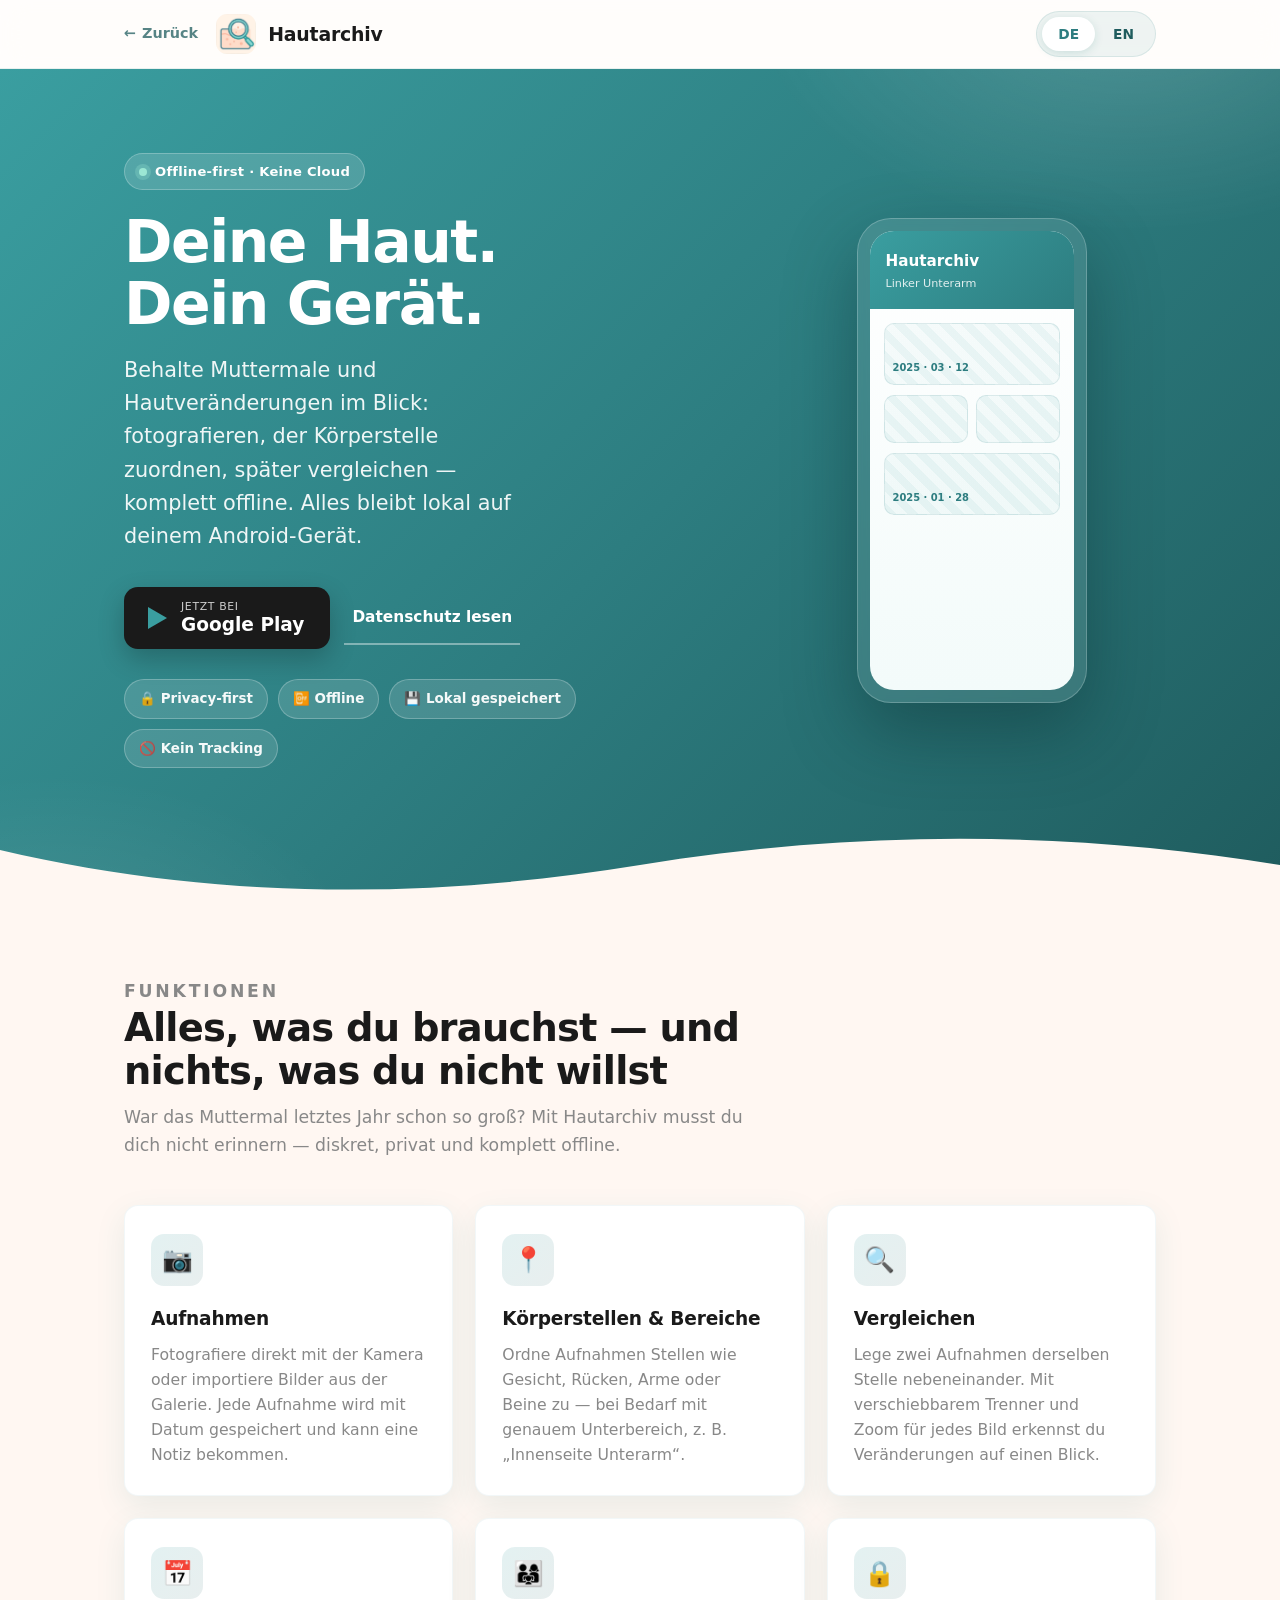
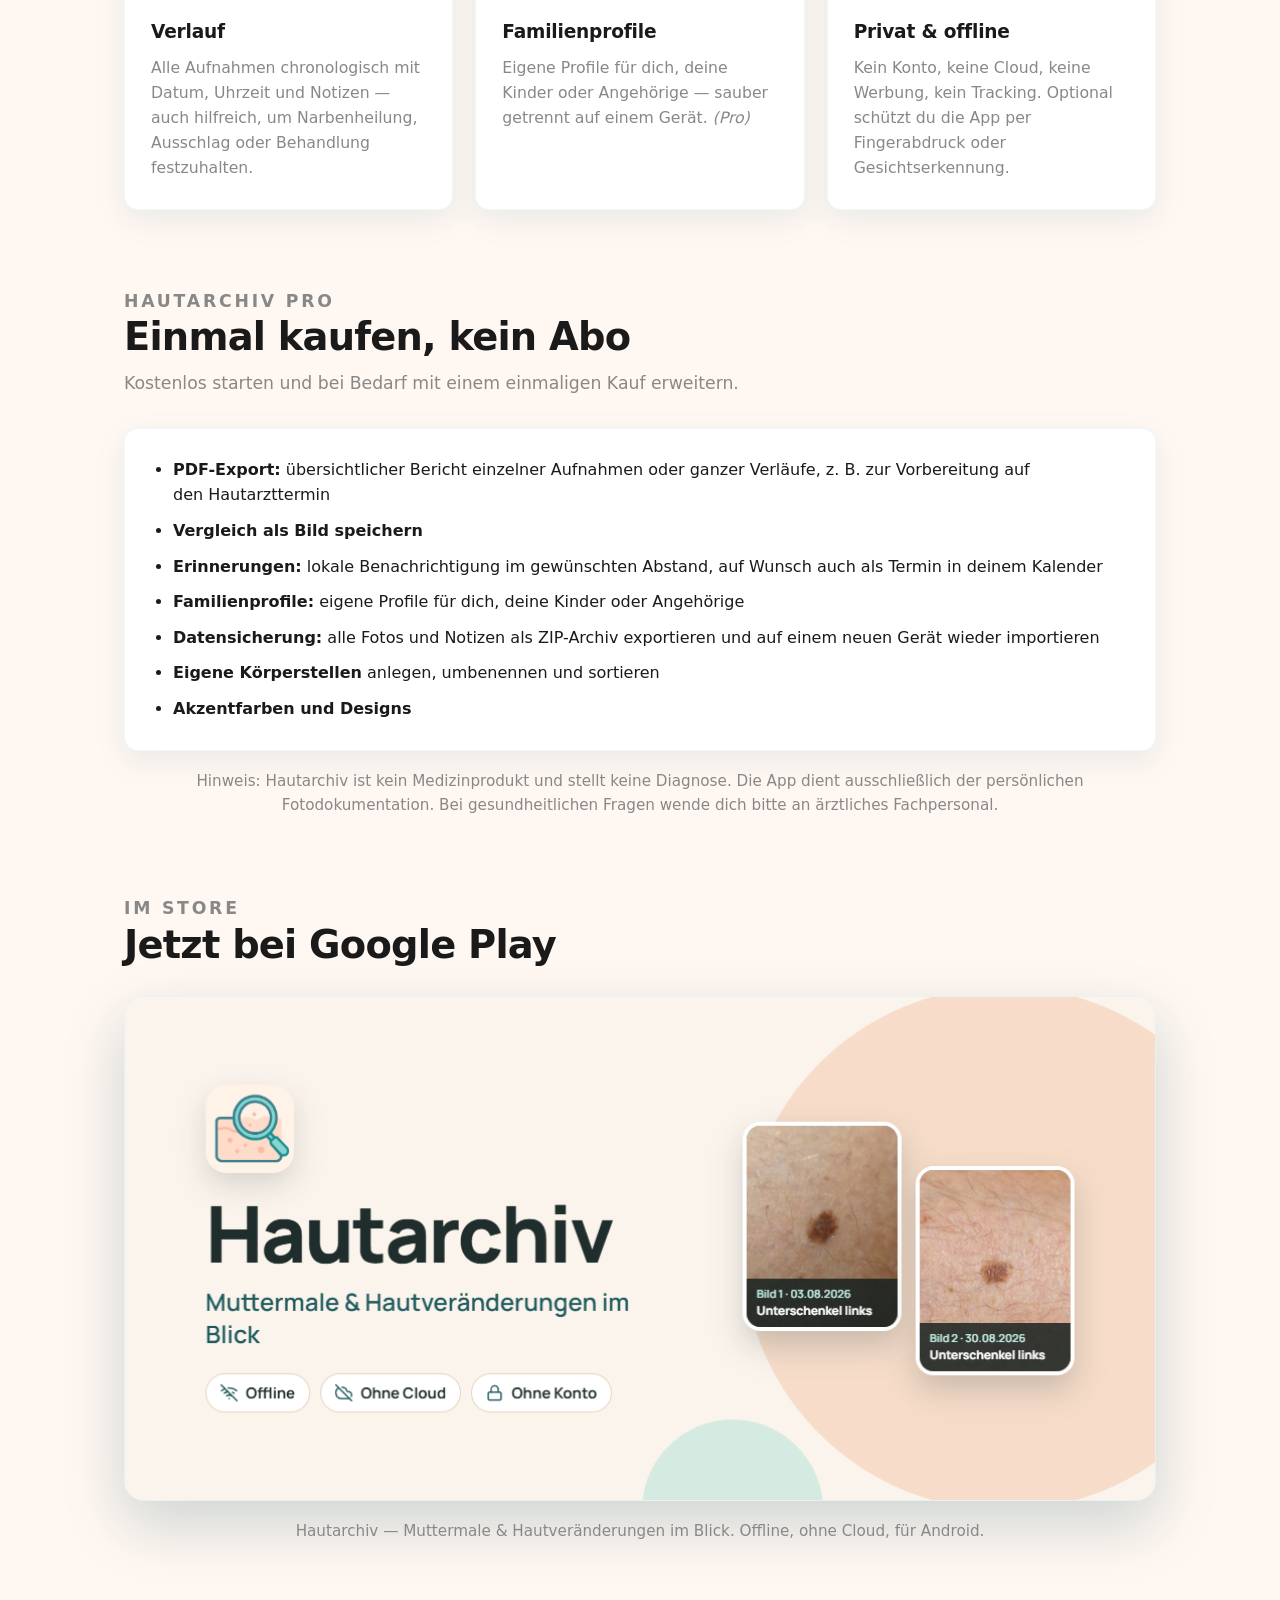
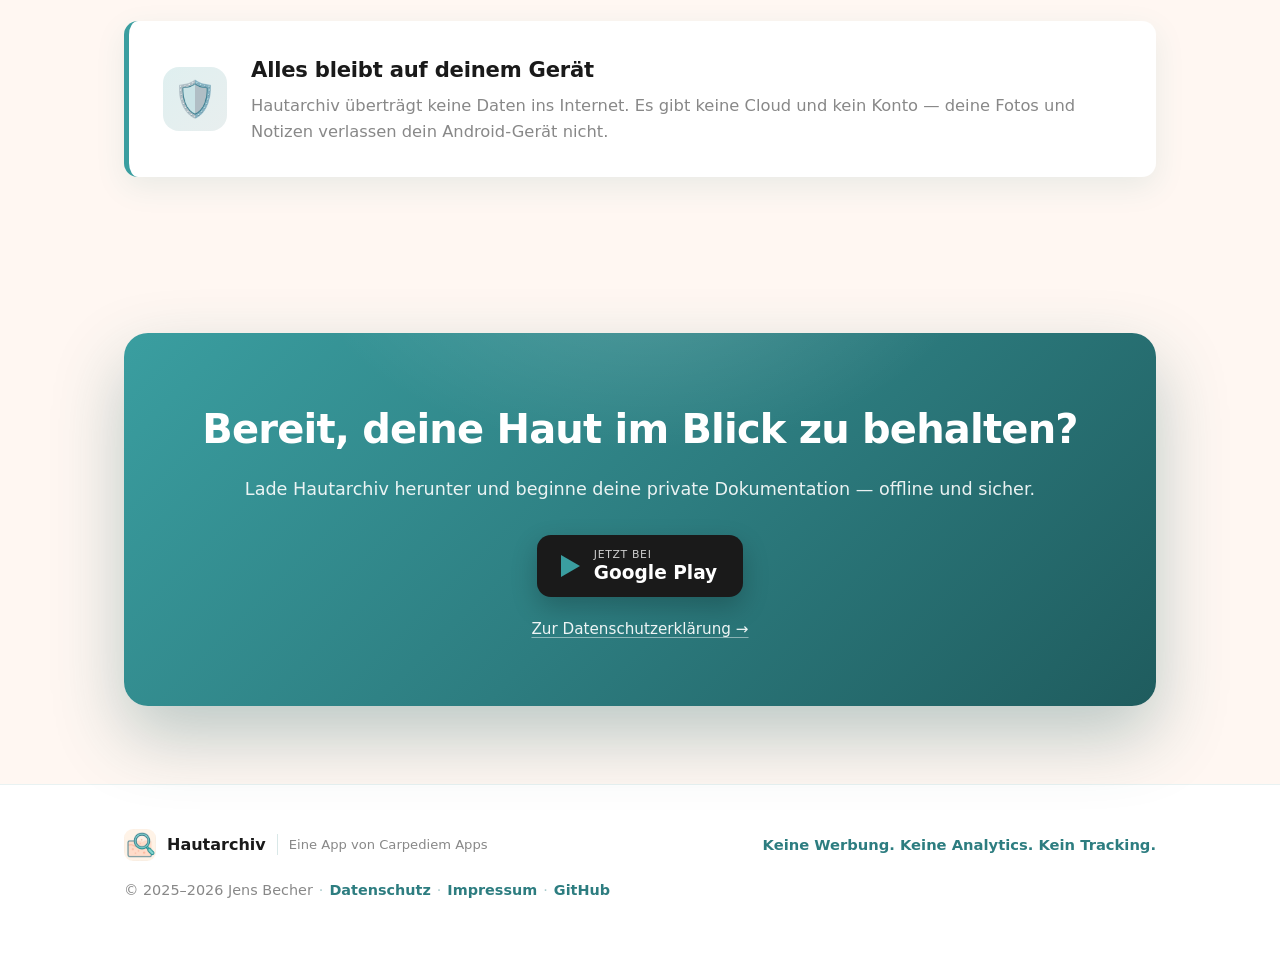
==== commit 8ae64df4: "feat: update Hautarchiv site for renamed app and current feature set Co-Authored-By: Claude Sonnet 5" ====
--- a/skinlog/index.html
+++ b/skinlog/index.html
@@ -3,20 +3,20 @@
 <head>
 <meta charset="UTF-8">
 <meta name="viewport" content="width=device-width, initial-scale=1.0">
-<title>SkinLog — Private Hautdokumentation für Android</title>
-<meta name="description" content="SkinLog — deine private Hautdokumentation. Fotos und Notizen bleiben lokal auf deinem Android-Gerät. Keine Cloud, kein Konto, kein Tracking.">
+<title>Hautarchiv — Muttermale &amp; Hautveränderungen privat dokumentieren</title>
+<meta name="description" content="Hautarchiv (früher SkinLog) — Muttermale und Hautveränderungen fotografieren, zuordnen und vergleichen. Fotos und Notizen bleiben lokal auf deinem Android-Gerät. Keine Cloud, kein Konto, kein Tracking.">
 <link rel="icon" type="image/png" href="../assets/icons/skinlog.png">
 <link rel="apple-touch-icon" href="../assets/icons/skinlog.png">
 <meta name="theme-color" content="#3A9EA0">
 <!-- Open Graph / Social preview -->
 <meta property="og:type" content="website">
 <meta property="og:site_name" content="Carpediem Apps">
-<meta property="og:title" content="SkinLog — Private Hautdokumentation für Android">
+<meta property="og:title" content="Hautarchiv — Muttermale &amp; Hautveränderungen privat dokumentieren">
 <meta property="og:description" content="Fotos und Notizen bleiben lokal auf deinem Android-Gerät. Keine Cloud, kein Konto, kein Tracking.">
 <meta property="og:url" content="https://carpediem74.github.io/skinlog/">
 <meta property="og:image" content="https://carpediem74.github.io/feature-graphic.png">
 <meta name="twitter:card" content="summary_large_image">
-<meta name="twitter:title" content="SkinLog — Private Hautdokumentation für Android">
+<meta name="twitter:title" content="Hautarchiv — Muttermale &amp; Hautveränderungen privat dokumentieren">
 <meta name="twitter:description" content="Fotos und Notizen bleiben lokal auf deinem Android-Gerät. Keine Cloud, kein Konto, kein Tracking.">
 <meta name="twitter:image" content="https://carpediem74.github.io/feature-graphic.png">
 <style>
@@ -301,6 +301,10 @@
   }
   .card p{margin:0;color:var(--text-muted);font-size:0.98rem;text-wrap:pretty;}
 
+  .pro-list{margin:0;padding-left:22px;color:var(--text-primary);}
+  .pro-list li{margin-bottom:10px;text-wrap:pretty;}
+  .pro-list li:last-child{margin-bottom:0;}
+
   /* ---------- SHOWCASE / FEATURE GRAPHIC ---------- */
   .showcase-frame{
     border-radius:20px;
@@ -467,8 +471,8 @@
       <div style="display:flex;align-items:center;gap:18px;">
         <a href="../" aria-label="Zurück zur Übersicht" style="display:inline-flex;align-items:center;gap:6px;font-size:0.9rem;font-weight:600;color:var(--teal-deep);text-decoration:none;opacity:0.75;transition:opacity .18s ease;" onmouseover="this.style.opacity='1'" onmouseout="this.style.opacity='0.75'">← <span class="lang-de">Zurück</span><span class="lang-en">Back</span></a>
         <div class="brand">
-          <span class="brand-mark"><img src="../assets/icons/skinlog.png" alt="SkinLog"></span>
-          <span>SkinLog</span>
+          <span class="brand-mark"><img src="../assets/icons/skinlog.png" alt="Hautarchiv"></span>
+          <span>Hautarchiv</span>
         </div>
       </div>
       <div class="lang-toggle" role="group" aria-label="Sprache / Language">
@@ -493,8 +497,8 @@
             <span class="lang-en">Your skin.<br>Your device.</span>
           </h1>
           <p class="subtitle">
-            <span class="lang-de">Dokumentiere Veränderungen deiner Haut mit Fotos und Notizen — komplett offline. Alles bleibt lokal auf deinem Android-Gerät.</span>
-            <span class="lang-en">Track changes in your skin with photos and notes — fully offline. Everything stays local on your Android device.</span>
+            <span class="lang-de">Behalte Muttermale und Hautveränderungen im Blick: fotografieren, der Körperstelle zuordnen, später vergleichen — komplett offline. Alles bleibt lokal auf deinem Android-Gerät.</span>
+            <span class="lang-en">Keep an eye on moles and skin changes: photograph, assign to a body area, compare later — fully offline. Everything stays local on your Android device.</span>
           </p>
           <div class="hero-actions">
             <a class="btn-play" href="https://play.google.com/store/apps/details?id=com.skinlog.skinlog" target="_blank" rel="noopener" aria-label="Google Play">
@@ -528,7 +532,7 @@
         <div class="phone" aria-hidden="true">
           <div class="phone-screen">
             <div class="ps-top">
-              <div class="t">SkinLog</div>
+              <div class="t">Hautarchiv</div>
               <div class="s"><span class="lang-de">Linker Unterarm</span><span class="lang-en">Left forearm</span></div>
             </div>
             <div class="ps-body">
@@ -560,66 +564,98 @@
           <span class="lang-en">Everything you need — and nothing you don't</span>
         </h2>
         <p>
-          <span class="lang-de">Eine ruhige, fokussierte App für deine private Hautdokumentation. Ohne Konto, ohne Werbung, ohne Datensammlung.</span>
-          <span class="lang-en">A calm, focused app for your private skin documentation. No account, no ads, no data collection.</span>
+          <span class="lang-de">War das Muttermal letztes Jahr schon so groß? Mit Hautarchiv musst du dich nicht erinnern — diskret, privat und komplett offline.</span>
+          <span class="lang-en">Was that mole this big last year? With Hautarchiv you don't have to remember — discreet, private and completely offline.</span>
         </p>
       </div>
 
       <div class="features">
         <article class="card">
           <div class="ic">📷</div>
-          <h3><span class="lang-de">Lokale Fotos</span><span class="lang-en">Local photos</span></h3>
+          <h3><span class="lang-de">Aufnahmen</span><span class="lang-en">Photos</span></h3>
           <p>
-            <span class="lang-de">Aufnahmen per Kamera oder Galerie-Import — gespeichert in der geschützten Android-Sandbox deiner App.</span>
-            <span class="lang-en">Capture via camera or import from the gallery — stored inside your app's protected Android sandbox.</span>
+            <span class="lang-de">Fotografiere direkt mit der Kamera oder importiere Bilder aus der Galerie. Jede Aufnahme wird mit Datum gespeichert und kann eine Notiz bekommen.</span>
+            <span class="lang-en">Take photos with the camera or import them from your gallery. Each photo is saved with its date and can carry a note.</span>
           </p>
         </article>
 
         <article class="card">
           <div class="ic">📍</div>
-          <h3><span class="lang-de">Körperstellen</span><span class="lang-en">Body areas</span></h3>
+          <h3><span class="lang-de">Körperstellen &amp; Bereiche</span><span class="lang-en">Body areas</span></h3>
           <p>
-            <span class="lang-de">Organisiere Einträge nach Körperstelle und ergänze sie mit frei wählbaren Tags und Notizen.</span>
-            <span class="lang-en">Organise entries by body area and enrich them with custom tags and notes.</span>
+            <span class="lang-de">Ordne Aufnahmen Stellen wie Gesicht, Rücken, Arme oder Beine zu — bei Bedarf mit genauem Unterbereich, z. B. „Innenseite Unterarm“.</span>
+            <span class="lang-en">Assign photos to areas such as face, back, arms or legs — with a precise sub-area if needed, e.g. “inner forearm”.</span>
           </p>
         </article>
 
         <article class="card">
-          <div class="ic">🔔</div>
-          <h3><span class="lang-de">Erinnerungen</span><span class="lang-en">Reminders</span></h3>
+          <div class="ic">🔍</div>
+          <h3><span class="lang-de">Vergleichen</span><span class="lang-en">Compare</span></h3>
           <p>
-            <span class="lang-de">Lokale Push-Benachrichtigungen erinnern dich daran, deine Dokumentation regelmäßig fortzuführen.</span>
-            <span class="lang-en">Local push notifications remind you to keep your documentation up to date.</span>
+            <span class="lang-de">Lege zwei Aufnahmen derselben Stelle nebeneinander. Mit verschiebbarem Trenner und Zoom für jedes Bild erkennst du Veränderungen auf einen Blick.</span>
+            <span class="lang-en">Place two photos of the same spot side by side. A movable divider and zoom for each image let you see changes at a glance.</span>
           </p>
         </article>
 
         <article class="card">
-          <div class="ic">📊</div>
-          <h3><span class="lang-de">Bildvergleich</span><span class="lang-en">Image comparison</span></h3>
+          <div class="ic">📅</div>
+          <h3><span class="lang-de">Verlauf</span><span class="lang-en">History</span></h3>
           <p>
-            <span class="lang-de">Stelle Aufnahmen unterschiedlicher Zeitpunkte nebeneinander und erkenne Veränderungen auf einen Blick.</span>
-            <span class="lang-en">Place photos from different points in time side by side and spot changes at a glance.</span>
+            <span class="lang-de">Alle Aufnahmen chronologisch mit Datum, Uhrzeit und Notizen — auch hilfreich, um Narbenheilung, Ausschlag oder Behandlung festzuhalten.</span>
+            <span class="lang-en">All photos in chronological order with date, time and notes — also useful to document how a scar heals, a rash develops or a treatment goes.</span>
           </p>
         </article>
 
         <article class="card">
-          <div class="ic">📄</div>
-          <h3><span class="lang-de">PDF-Export</span><span class="lang-en">PDF export</span></h3>
+          <div class="ic">👨‍👩‍👧</div>
+          <h3><span class="lang-de">Familienprofile</span><span class="lang-en">Family profiles</span></h3>
           <p>
-            <span class="lang-de">Erstelle bei Bedarf einen sauberen PDF-Bericht — etwa für ein Gespräch mit Fachleuten deines Vertrauens.</span>
-            <span class="lang-en">Generate a clean PDF report whenever you need one — for example to discuss with professionals you trust.</span>
+            <span class="lang-de">Eigene Profile für dich, deine Kinder oder Angehörige — sauber getrennt auf einem Gerät. <em>(Pro)</em></span>
+            <span class="lang-en">Separate profiles for you, your children or relatives — kept apart on one device. <em>(Pro)</em></span>
           </p>
         </article>
 
         <article class="card">
           <div class="ic">🔒</div>
-          <h3><span class="lang-de">Privacy-first</span><span class="lang-en">Privacy-first</span></h3>
+          <h3><span class="lang-de">Privat &amp; offline</span><span class="lang-en">Private &amp; offline</span></h3>
           <p>
-            <span class="lang-de">Einstellungen werden verschlüsselt gespeichert (FlutterSecureStorage). Kein Tracking, keine Analytics.</span>
-            <span class="lang-en">Settings are stored encrypted (FlutterSecureStorage). No tracking, no analytics.</span>
+            <span class="lang-de">Kein Konto, keine Cloud, keine Werbung, kein Tracking. Optional schützt du die App per Fingerabdruck oder Gesichtserkennung.</span>
+            <span class="lang-en">No account, no cloud, no ads, no tracking. Optionally lock the app with your fingerprint or face unlock.</span>
           </p>
         </article>
       </div>
+    </div>
+  </section>
+
+  <!-- PRO -->
+  <section class="block" style="padding-top:0;">
+    <div class="wrap">
+      <div class="section-head" style="margin-bottom:30px;">
+        <p class="eyebrow">Hautarchiv Pro</p>
+        <h2>
+          <span class="lang-de">Einmal kaufen, kein Abo</span>
+          <span class="lang-en">One-time purchase, no subscription</span>
+        </h2>
+        <p>
+          <span class="lang-de">Kostenlos starten und bei Bedarf mit einem einmaligen Kauf erweitern.</span>
+          <span class="lang-en">Start for free and upgrade with a single purchase whenever you like.</span>
+        </p>
+      </div>
+      <div class="card">
+        <ul class="pro-list">
+          <li><span class="lang-de"><b>PDF-Export:</b> übersichtlicher Bericht einzelner Aufnahmen oder ganzer Verläufe, z. B. zur Vorbereitung auf den Hautarzttermin</span><span class="lang-en"><b>PDF export:</b> clear reports of single photos or complete histories, e.g. to prepare for a dermatologist appointment</span></li>
+          <li><span class="lang-de"><b>Vergleich als Bild speichern</b></span><span class="lang-en"><b>Save comparisons as an image</b></span></li>
+          <li><span class="lang-de"><b>Erinnerungen:</b> lokale Benachrichtigung im gewünschten Abstand, auf Wunsch auch als Termin in deinem Kalender</span><span class="lang-en"><b>Reminders:</b> local notifications at the interval you choose, optionally as an event in your calendar</span></li>
+          <li><span class="lang-de"><b>Familienprofile:</b> eigene Profile für dich, deine Kinder oder Angehörige</span><span class="lang-en"><b>Family profiles:</b> separate profiles for you, your children or relatives</span></li>
+          <li><span class="lang-de"><b>Datensicherung:</b> alle Fotos und Notizen als ZIP-Archiv exportieren und auf einem neuen Gerät wieder importieren</span><span class="lang-en"><b>Backup:</b> export all photos and notes as a ZIP archive and import them on a new device</span></li>
+          <li><span class="lang-de"><b>Eigene Körperstellen</b> anlegen, umbenennen und sortieren</span><span class="lang-en"><b>Custom body areas:</b> create, rename and reorder</span></li>
+          <li><span class="lang-de"><b>Akzentfarben und Designs</b></span><span class="lang-en"><b>Accent colors and themes</b></span></li>
+        </ul>
+      </div>
+      <p class="showcase-caption">
+        <span class="lang-de">Hinweis: Hautarchiv ist kein Medizinprodukt und stellt keine Diagnose. Die App dient ausschließlich der persönlichen Fotodokumentation. Bei gesundheitlichen Fragen wende dich bitte an ärztliches Fachpersonal.</span>
+        <span class="lang-en">Note: Hautarchiv is not a medical device and does not provide a diagnosis. The app is intended solely for personal photo documentation. For health concerns, please consult a medical professional.</span>
+      </p>
     </div>
   </section>
 
@@ -634,11 +670,11 @@
         </h2>
       </div>
       <div class="showcase-frame">
-        <img src="../feature-graphic.png" alt="SkinLog — Privat. Lokal. Sicher. Hautdokumentation ohne Cloud.">
+        <img src="../feature-graphic.png" alt="Hautarchiv — Muttermale und Hautveränderungen im Blick. Offline, ohne Cloud, ohne Konto.">
       </div>
       <p class="showcase-caption">
-        <span class="lang-de">SkinLog — Privat. Lokal. Sicher. Hautdokumentation ohne Cloud, für Android.</span>
-        <span class="lang-en">SkinLog — Private. Local. Secure. Skin documentation without the cloud, for Android.</span>
+        <span class="lang-de">Hautarchiv — Muttermale &amp; Hautveränderungen im Blick. Offline, ohne Cloud, für Android.</span>
+        <span class="lang-en">Hautarchiv — Moles &amp; skin changes at a glance. Offline, no cloud, for Android.</span>
       </p>
     </div>
   </section>
@@ -654,8 +690,8 @@
             <span class="lang-en">Everything stays on your device</span>
           </h3>
           <p>
-            <span class="lang-de">SkinLog überträgt keine Daten ins Internet. Es gibt keine Cloud und kein Konto — deine Fotos und Notizen verlassen dein Android-Gerät nicht.</span>
-            <span class="lang-en">SkinLog never transmits data to the internet. There is no cloud and no account — your photos and notes never leave your Android device.</span>
+            <span class="lang-de">Hautarchiv überträgt keine Daten ins Internet. Es gibt keine Cloud und kein Konto — deine Fotos und Notizen verlassen dein Android-Gerät nicht.</span>
+            <span class="lang-en">Hautarchiv never transmits data to the internet. There is no cloud and no account — your photos and notes never leave your Android device.</span>
           </p>
         </div>
       </div>
@@ -672,8 +708,8 @@
             <span class="lang-en">Ready to keep an eye on your skin?</span>
           </h2>
           <p>
-            <span class="lang-de">Lade SkinLog herunter und beginne deine private Dokumentation — offline und sicher.</span>
-            <span class="lang-en">Download SkinLog and start your private documentation — offline and secure.</span>
+            <span class="lang-de">Lade Hautarchiv herunter und beginne deine private Dokumentation — offline und sicher.</span>
+            <span class="lang-en">Download Hautarchiv and start your private documentation — offline and secure.</span>
           </p>
           <a class="btn-play" href="https://play.google.com/store/apps/details?id=com.skinlog.skinlog" target="_blank" rel="noopener" aria-label="Google Play">
             <span class="tri"></span>
@@ -697,8 +733,8 @@
   <footer>
     <div class="wrap footer-inner">
       <div class="footer-brand">
-        <span class="brand-mark"><img src="../assets/icons/skinlog.png" alt="SkinLog"></span>
-        <span>SkinLog</span>
+        <span class="brand-mark"><img src="../assets/icons/skinlog.png" alt="Hautarchiv"></span>
+        <span>Hautarchiv</span>
         <span class="footer-family">
           <span class="lang-de">Eine App von Carpediem Apps</span>
           <span class="lang-en">An app by Carpediem Apps</span>
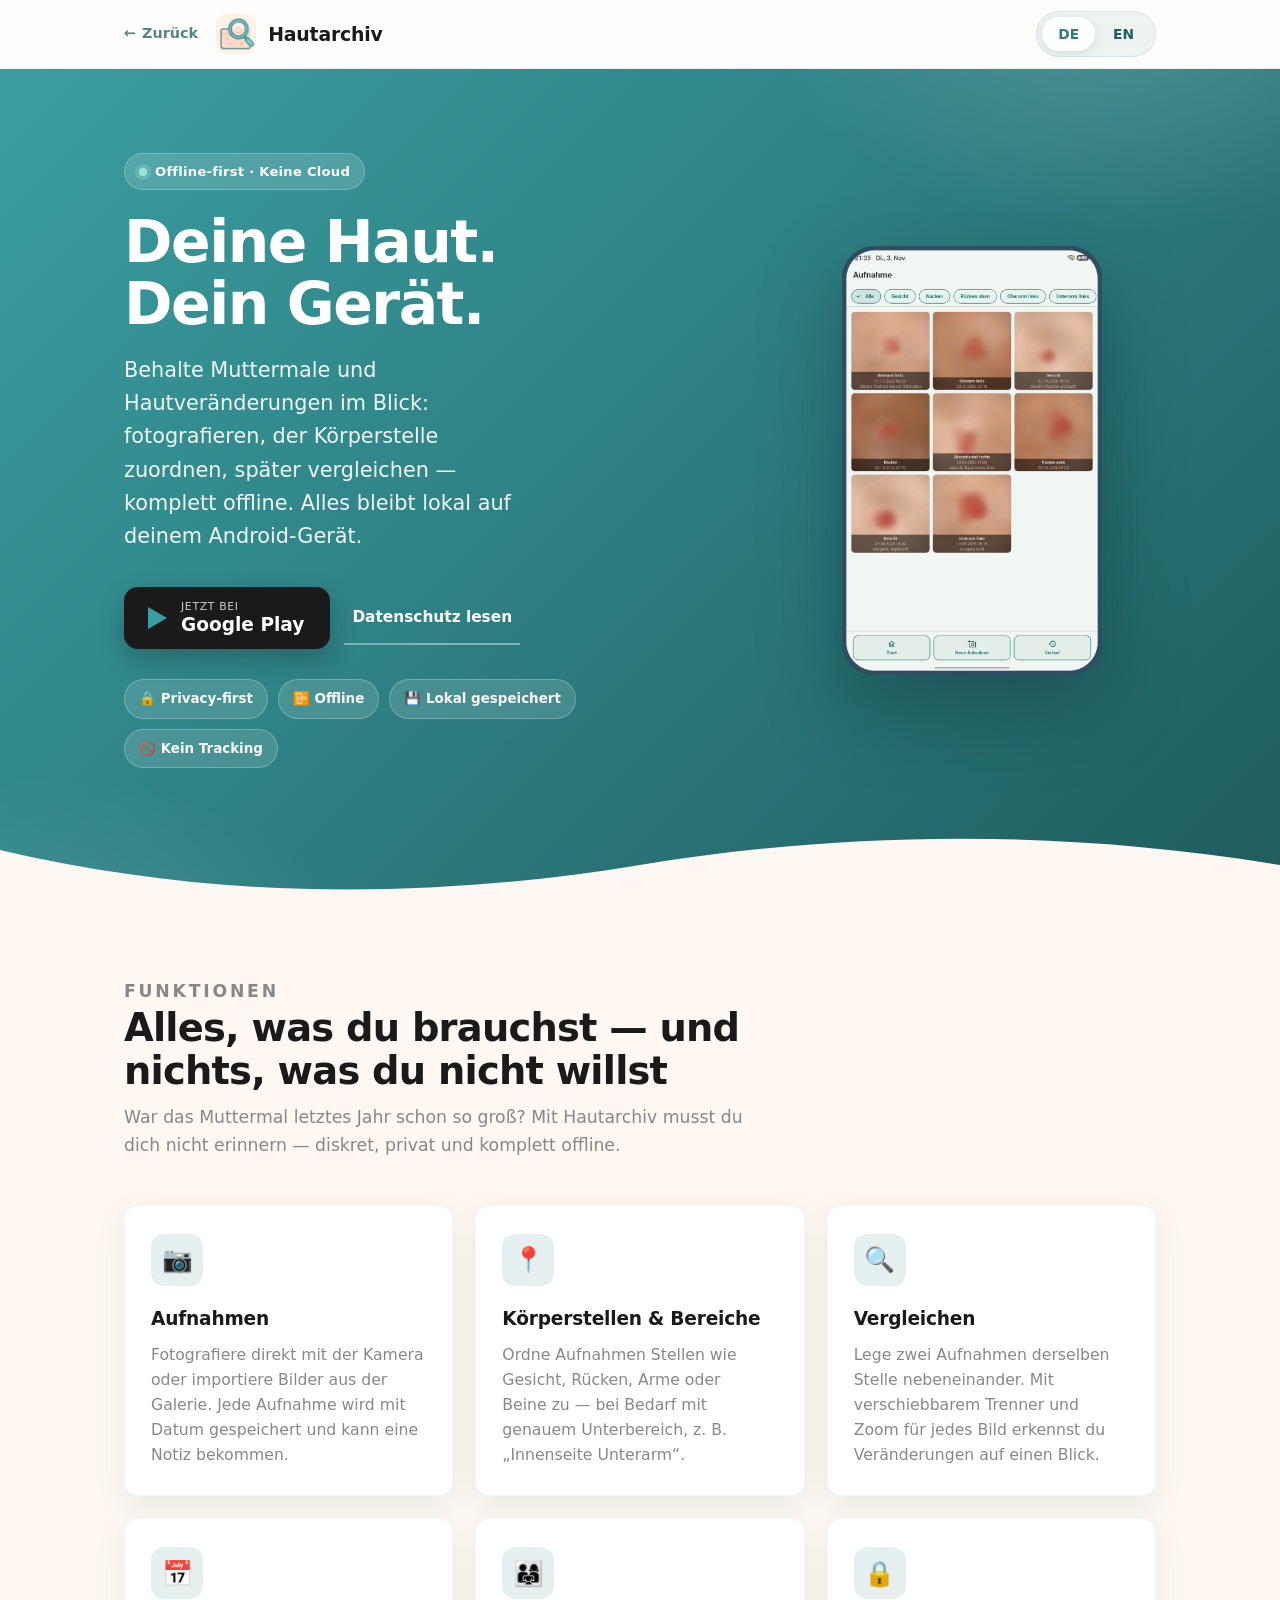
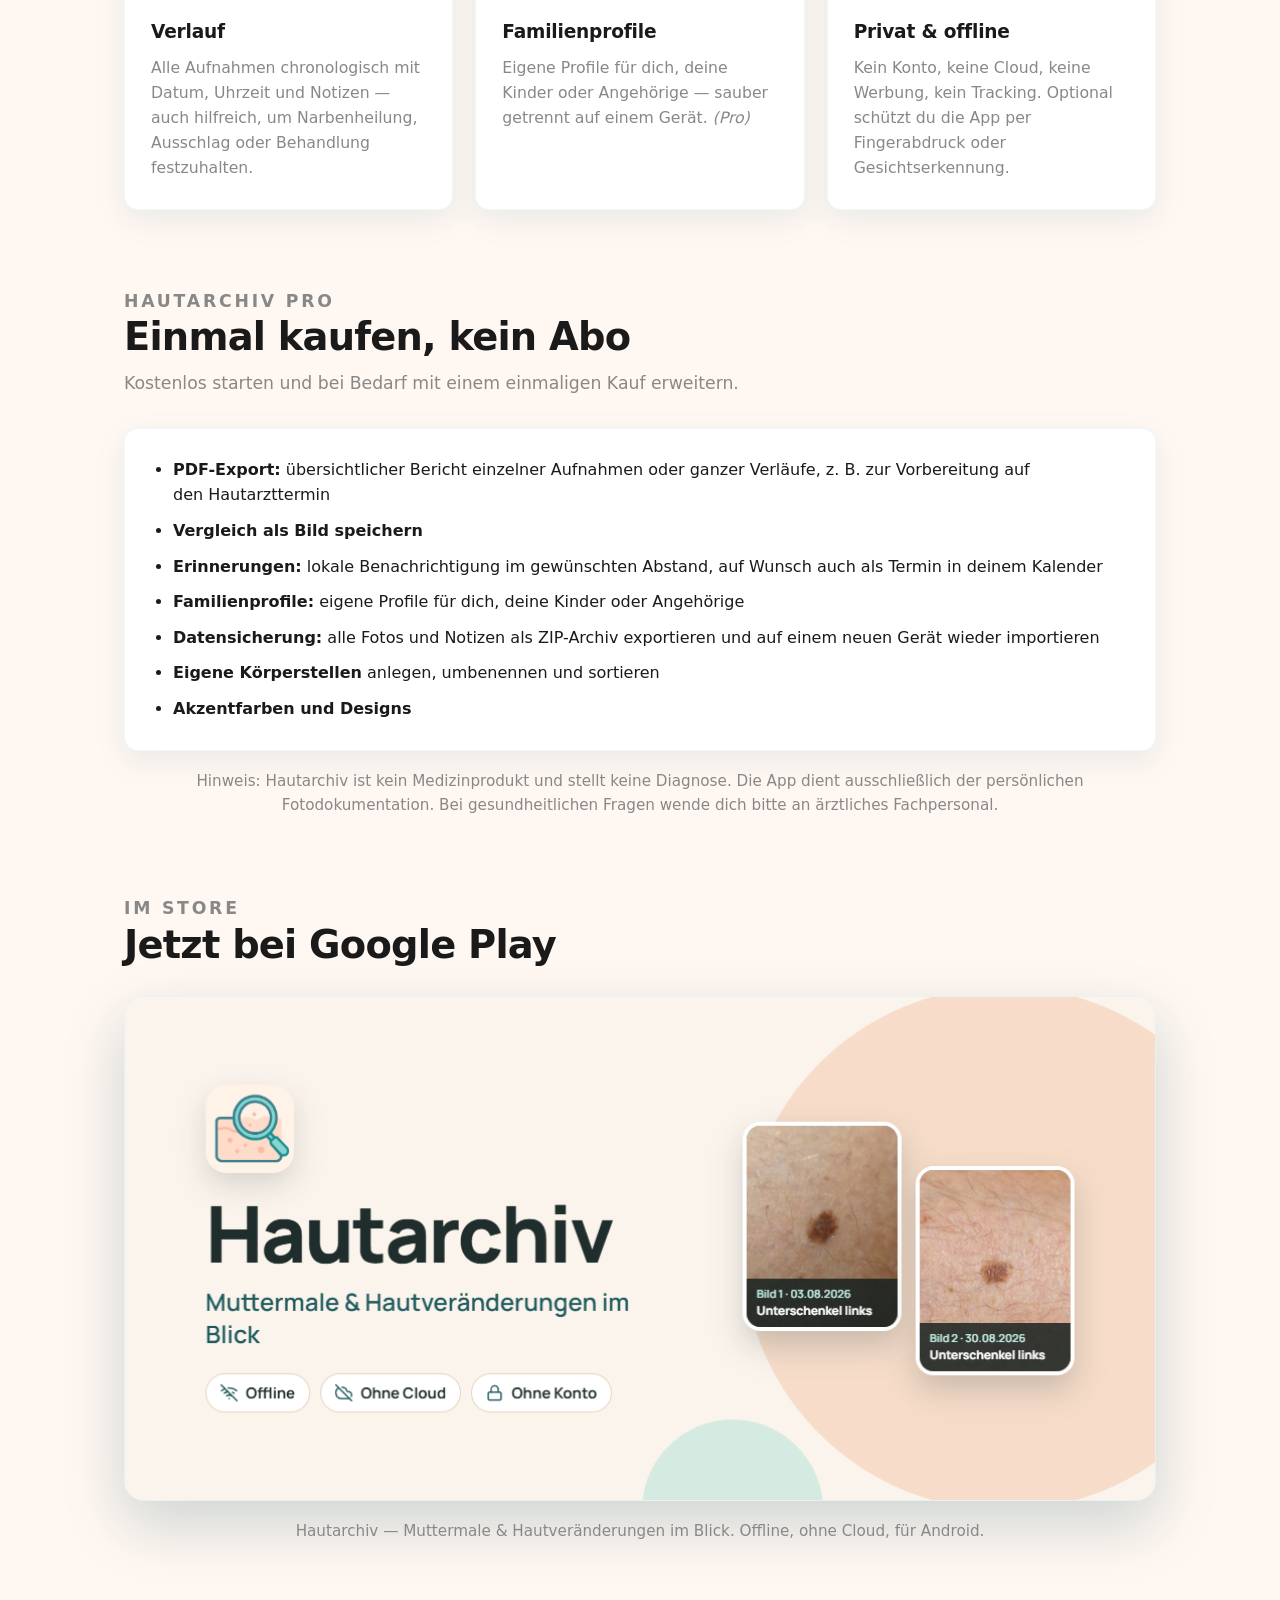
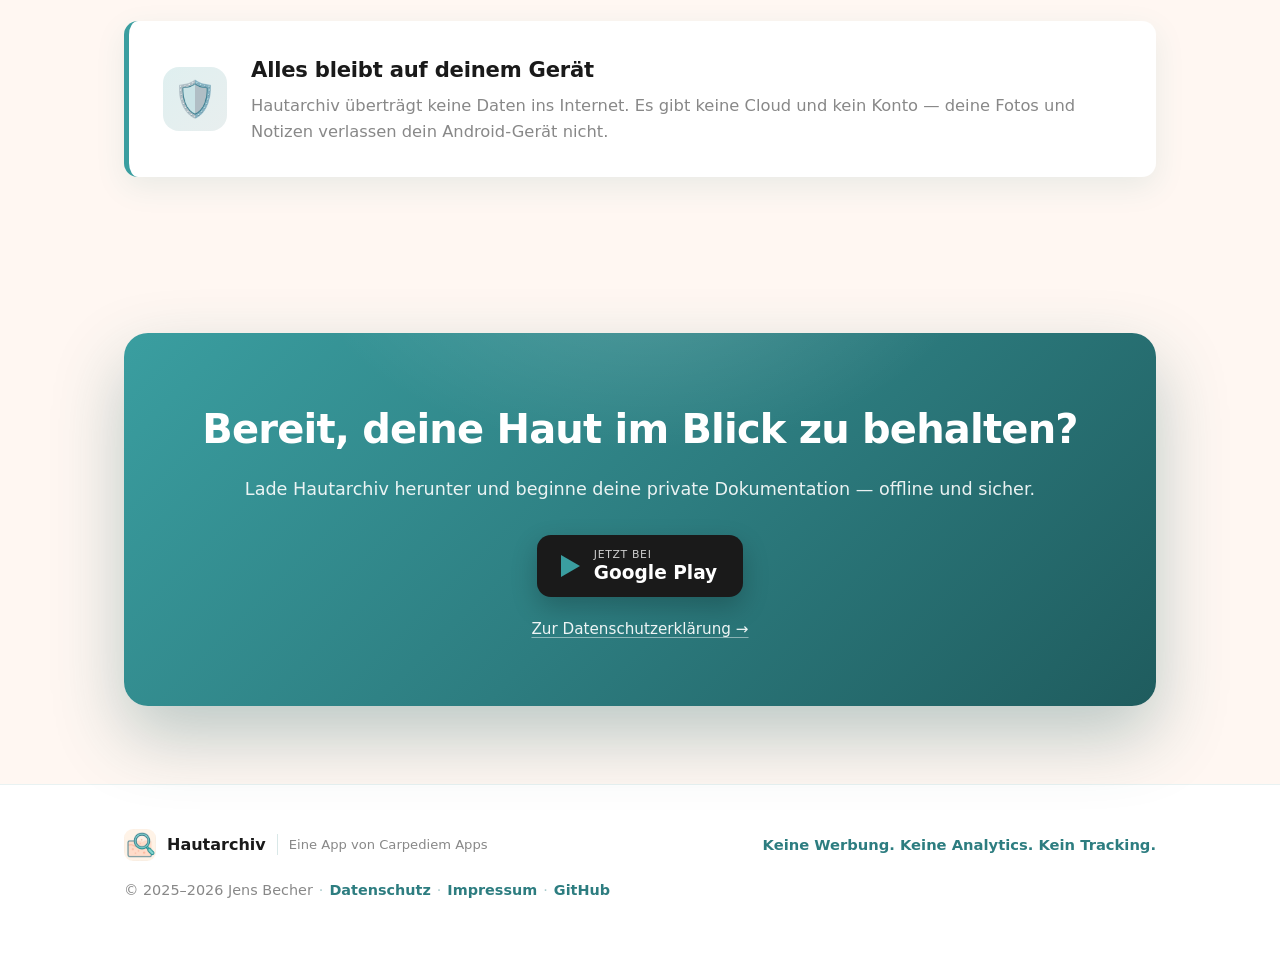
==== commit 01adb5df: "feat: replace hero phone mockup with real app screenshots (DE/EN) Co-Authored-By: Claude Sonnet 5.5 " ====
--- a/skinlog/index.html
+++ b/skinlog/index.html
@@ -197,41 +197,11 @@
     white-space:nowrap;
   }
 
-  .phone{
-    justify-self:center;
-    width:230px;
-    aspect-ratio:9/19;
-    border-radius:34px;
-    background:rgba(255,255,255,0.10);
-    border:1px solid rgba(255,255,255,0.22);
-    box-shadow:0 30px 70px rgba(13,52,53,0.45);
-    padding:12px;
-    backdrop-filter:blur(4px);
-  }
-  .phone-screen{
-    width:100%;height:100%;
-    border-radius:24px;
-    background:linear-gradient(180deg,#ffffff,#f3fbfa);
-    overflow:hidden;
-    display:flex;flex-direction:column;
-  }
-  .ps-top{
-    background:linear-gradient(135deg,var(--teal-primary),var(--teal-dark));
-    color:#fff;padding:18px 16px 16px;
-  }
-  .ps-top .t{font-weight:700;font-size:0.95rem;}
-  .ps-top .s{font-size:0.7rem;opacity:0.85;margin-top:2px;}
-  .ps-body{padding:14px;display:flex;flex-direction:column;gap:10px;flex:1;}
-  .ps-thumb{
-    height:62px;border-radius:10px;
-    background:
-      repeating-linear-gradient(45deg,rgba(58,158,160,0.10) 0 8px,rgba(58,158,160,0.04) 8px 16px);
-    border:1px solid rgba(42,125,128,0.12);
-    display:flex;align-items:flex-end;padding:8px;
-  }
-  .ps-thumb span{font-size:0.62rem;color:var(--teal-dark);font-weight:600;}
-  .ps-row{display:flex;gap:8px;}
-  .ps-row .ps-thumb{flex:1;height:48px;}
+  .hero-shot{justify-self:center;width:260px;}
+  .hero-shot img{
+    width:100%;height:auto;
+    filter:drop-shadow(0 30px 40px rgba(13,52,53,0.45));
+  }
 
   /* ---------- WAVE ---------- */
   .wave{
@@ -444,7 +414,7 @@
   /* ---------- RESPONSIVE ---------- */
   @media (max-width:860px){
     .hero-grid{grid-template-columns:1fr;gap:40px;}
-    .phone{display:none;}
+    .hero-shot{width:200px;}
     .features{grid-template-columns:repeat(2,1fr);}
     .hero{padding:64px 0 120px;}
   }
@@ -529,21 +499,9 @@
         </div>
 
         <!-- decorative app preview -->
-        <div class="phone" aria-hidden="true">
-          <div class="phone-screen">
-            <div class="ps-top">
-              <div class="t">Hautarchiv</div>
-              <div class="s"><span class="lang-de">Linker Unterarm</span><span class="lang-en">Left forearm</span></div>
-            </div>
-            <div class="ps-body">
-              <div class="ps-thumb"><span>2025 · 03 · 12</span></div>
-              <div class="ps-row">
-                <div class="ps-thumb"></div>
-                <div class="ps-thumb"></div>
-              </div>
-              <div class="ps-thumb"><span>2025 · 01 · 28</span></div>
-            </div>
-          </div>
+        <div class="hero-shot">
+          <img class="lang-de" src="../assets/screenshots/grid-de.png" width="828" height="1368" alt="Screenshot Hautarchiv: Übersicht der Aufnahmen mit Filter nach Körperstelle">
+          <img class="lang-en" src="../assets/screenshots/grid-en.png" width="828" height="1368" alt="Hautarchiv screenshot: overview of photos with body area filter">
         </div>
       </div>
     </div>
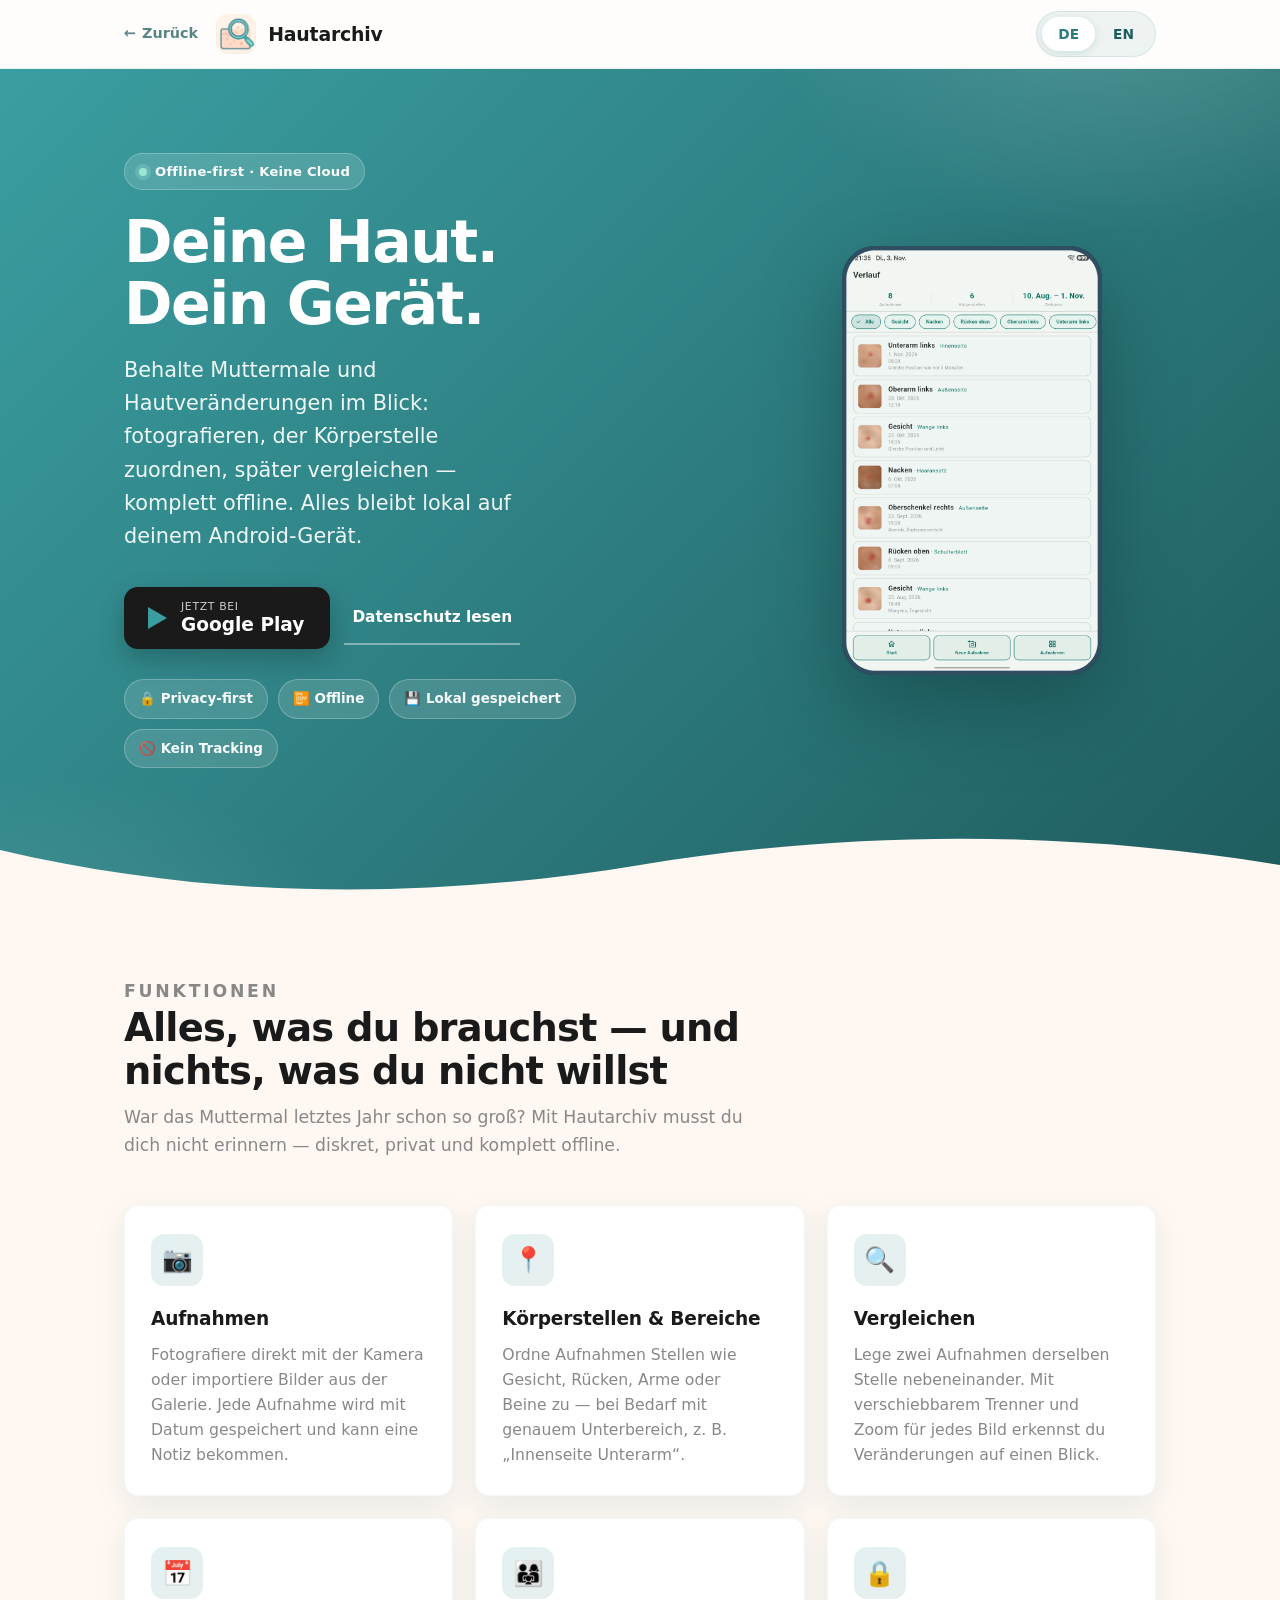
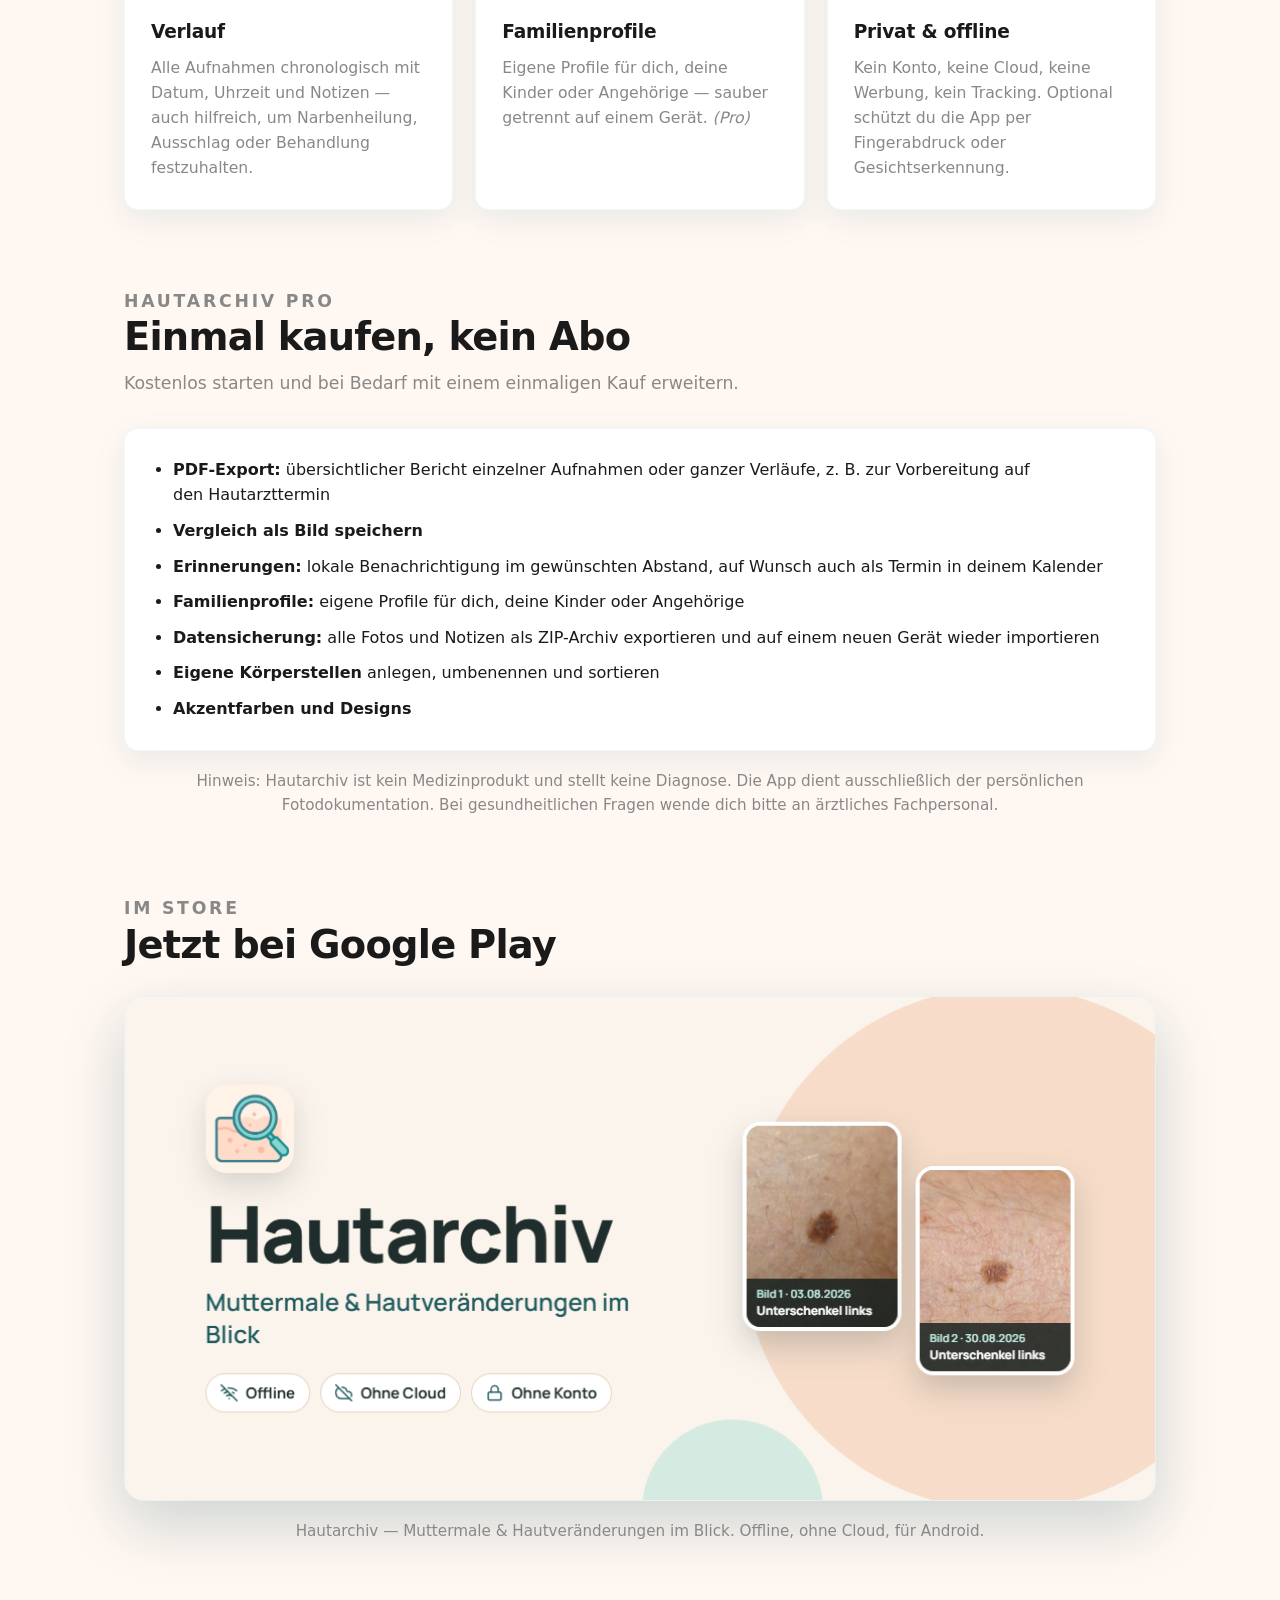
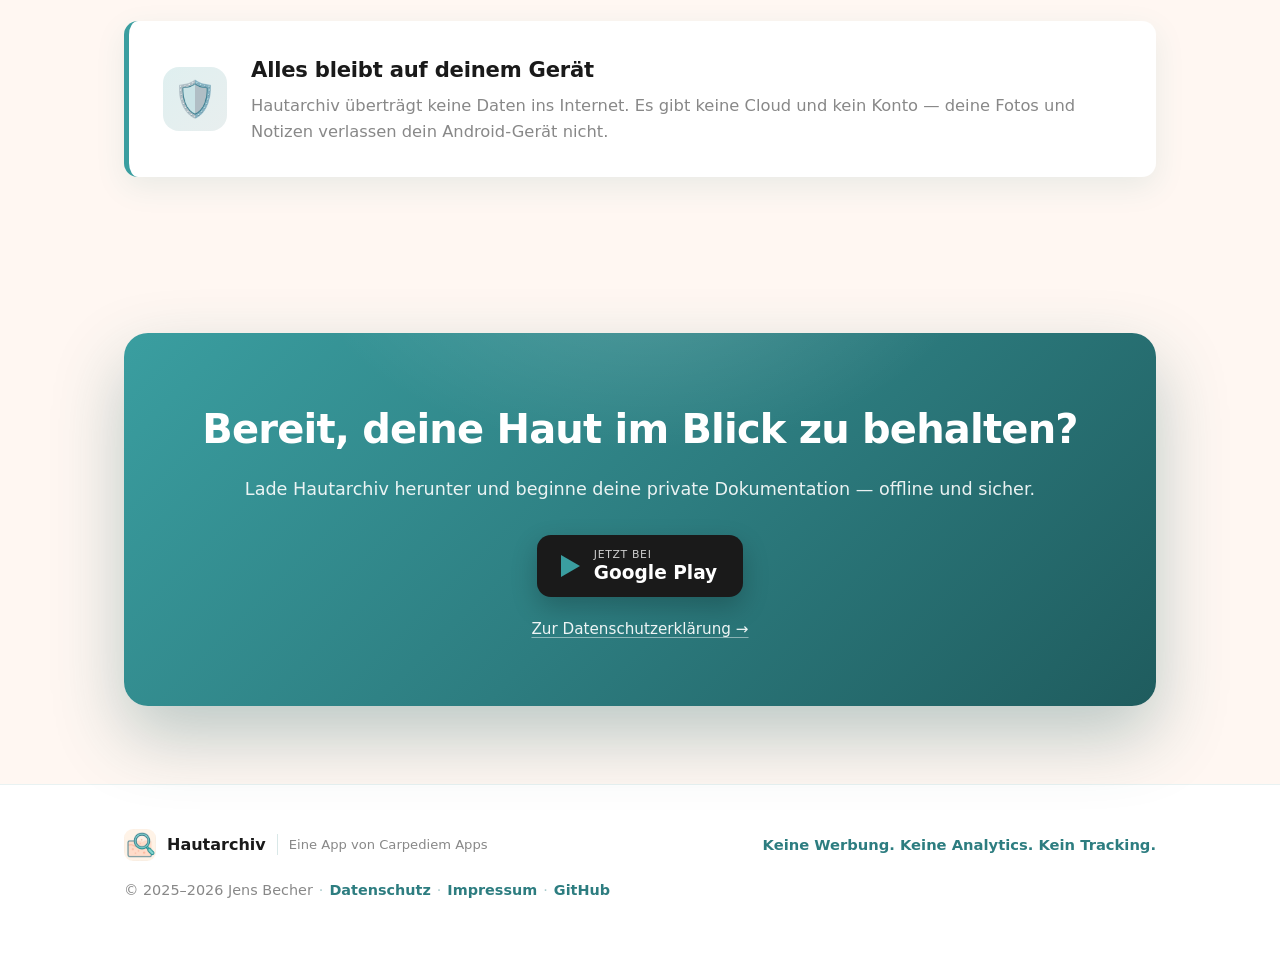
==== commit 5f35ce78: "feat: use history screenshots in hero instead of grid Co-Authored-By: Claude Sonnet 5.5 <noreply@ant" ====
--- a/skinlog/index.html
+++ b/skinlog/index.html
@@ -500,8 +500,8 @@
 
         <!-- decorative app preview -->
         <div class="hero-shot">
-          <img class="lang-de" src="../assets/screenshots/grid-de.png" width="828" height="1368" alt="Screenshot Hautarchiv: Übersicht der Aufnahmen mit Filter nach Körperstelle">
-          <img class="lang-en" src="../assets/screenshots/grid-en.png" width="828" height="1368" alt="Hautarchiv screenshot: overview of photos with body area filter">
+          <img class="lang-de" src="../assets/screenshots/history-de.png" width="828" height="1368" alt="Screenshot Hautarchiv: Verlauf aller Aufnahmen mit Datum, Körperstelle und Notiz">
+          <img class="lang-en" src="../assets/screenshots/history-en.png" width="828" height="1368" alt="Hautarchiv screenshot: history of all photos with date, body area and note">
         </div>
       </div>
     </div>
